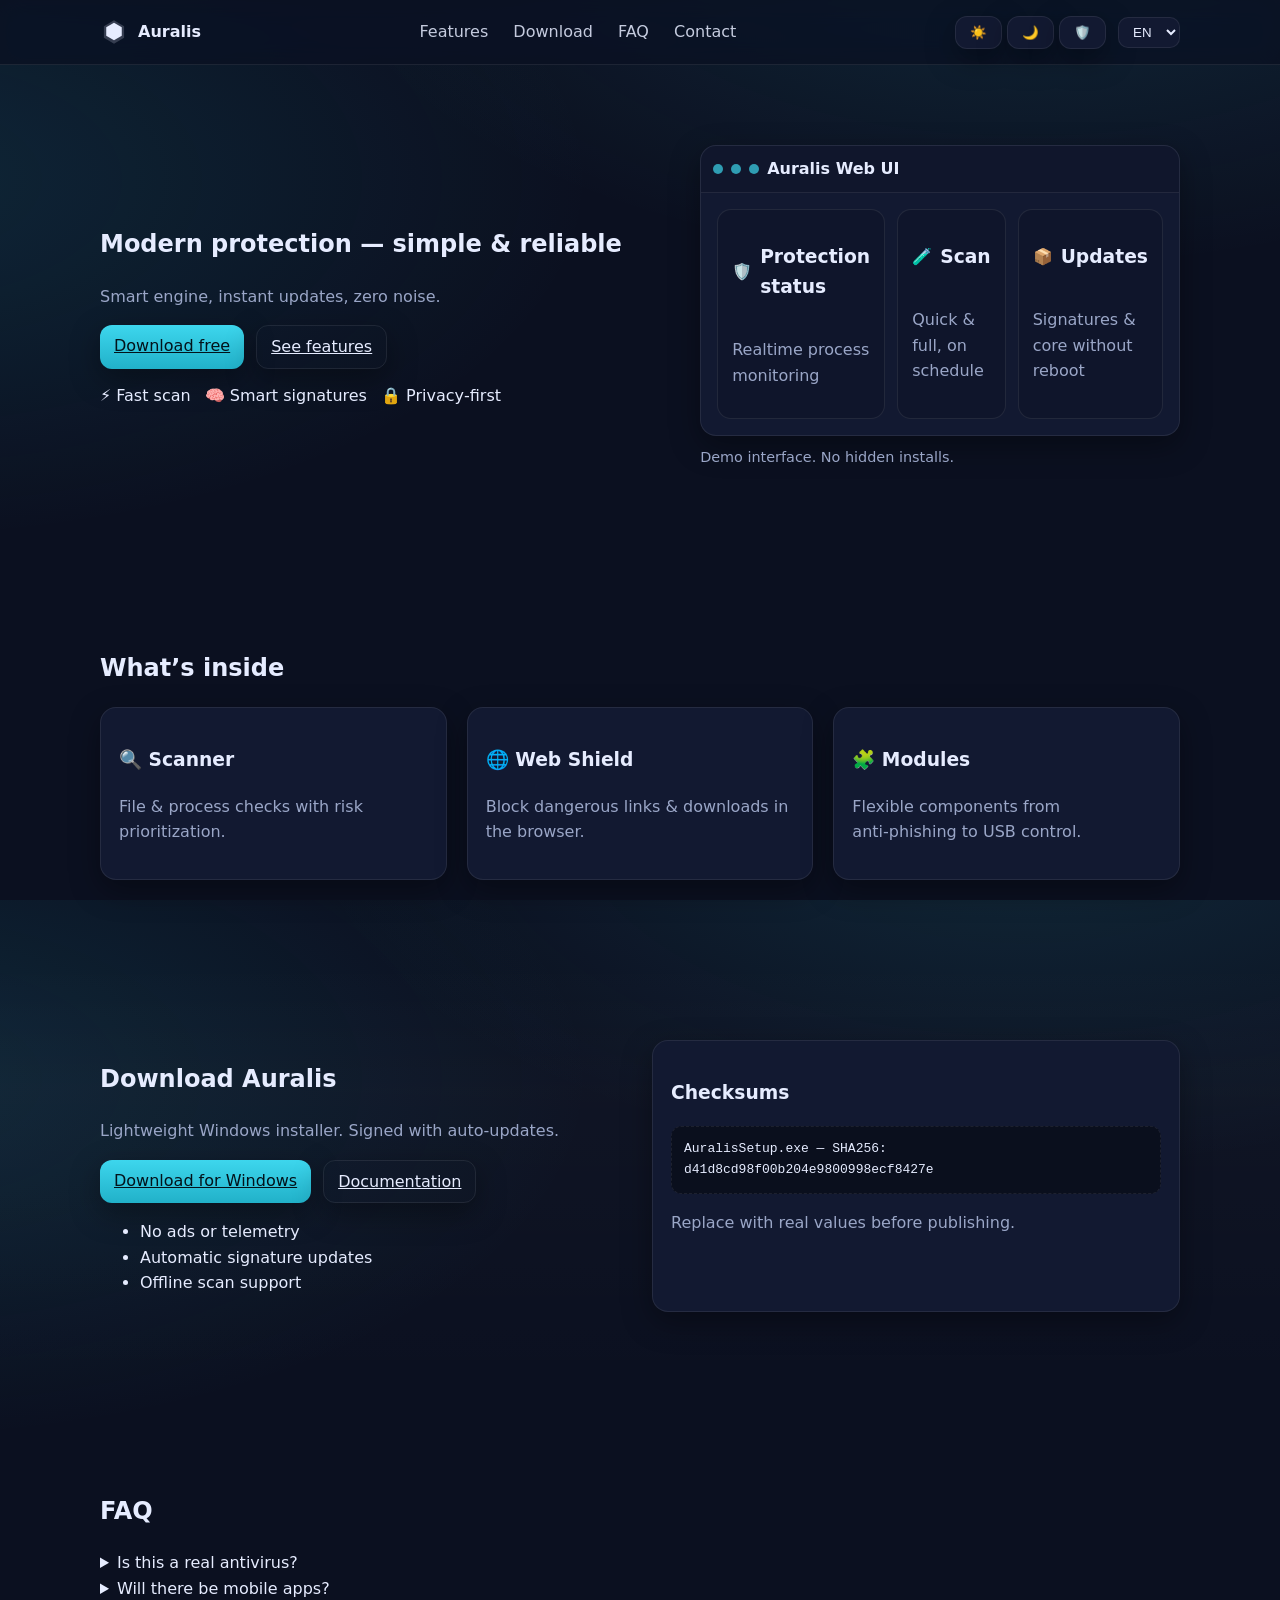
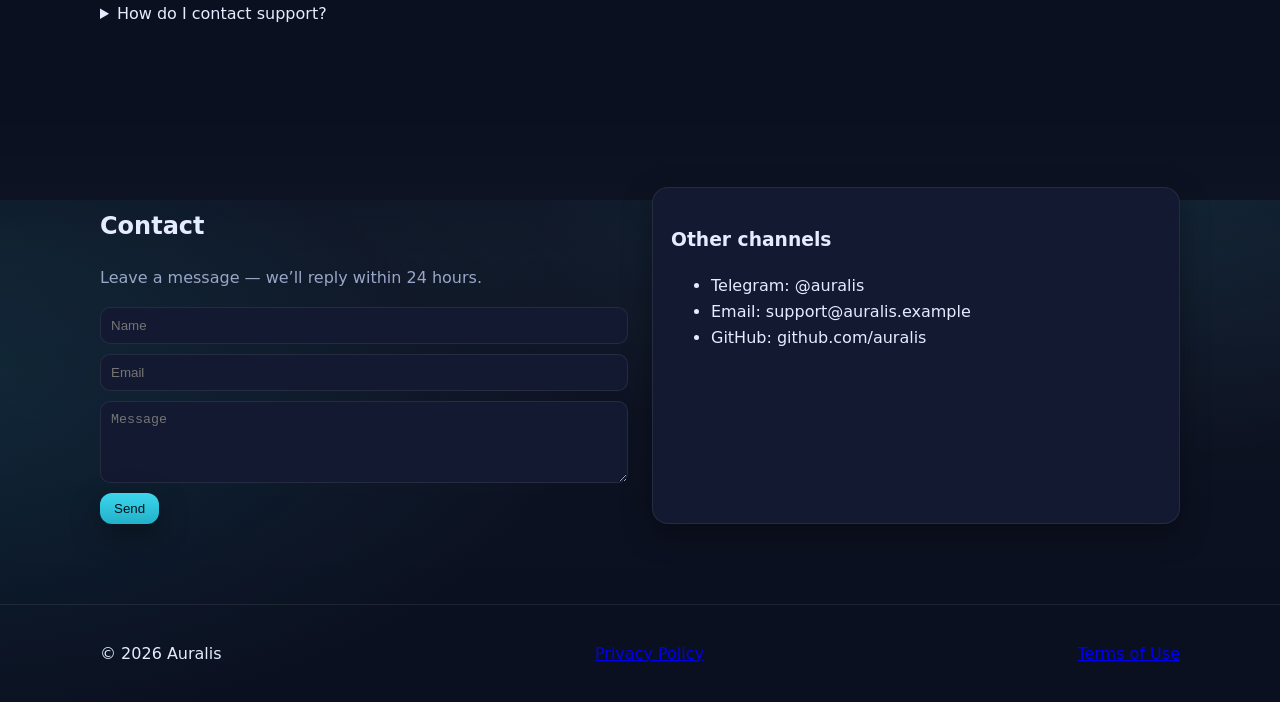
==== index.html @ d80bd569 "Add files via upload" ====
<!DOCTYPE html>
<html lang="ru">
<head>
  <meta charset="UTF-8" />
  <meta name="viewport" content="width=device-width, initial-scale=1" />
  <title data-i18n="meta.title">Auralis — защита просто</title>
  <meta name="description" content="Auralis: лёгкая и быстрая защита данных" data-i18n="meta.description" />
  <link rel="icon" href="favicon.svg">
  <link rel="stylesheet" href="style.css" />
</head>
<body class="theme-dark">
  <header class="site-header">
    <div class="container nav">
      <a class="brand" href="#top">
        <svg width="28" height="28" viewBox="0 0 24 24" aria-hidden="true"><path d="M12 2l8.66 5v10L12 22l-8.66-5V7z" fill="currentColor" opacity=".2"/><path d="M12 4l6.66 3.85v7.3L12 19l-6.66-3.85v-7.3z" fill="currentColor"/></svg>
        <span>Auralis</span>
      </a>
      <nav class="nav-links">
        <a href="#features" data-i18n="nav.features">Возможности</a>
        <a href="#download" data-i18n="nav.download">Скачать</a>
        <a href="#faq" data-i18n="nav.faq">FAQ</a>
        <a href="#contact" data-i18n="nav.contact">Контакты</a>
      </nav>
      <div class="controls">
        <div class="theme-switch">
          <button class="btn theme-btn" data-theme="theme-light" aria-label="Light theme">☀️</button>
          <button class="btn theme-btn" data-theme="theme-dark" aria-label="Dark theme">🌙</button>
          <button class="btn theme-btn" data-theme="theme-cyber" aria-label="Cyber theme">🛡️</button>
        </div>
        <select id="langSelect" class="select">
          <option value="ru">RU</option>
          <option value="en">EN</option>
          <option value="uk">UK</option>
        </select>
      </div>
    </div>
  </header>

  <main id="top">
    <section class="hero section">
      <div class="container grid-2">
        <div>
          <h1 data-i18n="hero.title">Современная защита данных — просто и надёжно</h1>
          <p class="muted" data-i18n="hero.subtitle">Интеллектуальный движок, мгновенные обновления и нулевой шум.</p>
          <div class="cta">
            <a href="#download" class="btn btn-primary" data-i18n="hero.ctaPrimary">Скачать бесплатно</a>
            <a href="#features" class="btn btn-ghost" data-i18n="hero.ctaSecondary">Посмотреть возможности</a>
          </div>
          <ul class="badges">
            <li>⚡ <span data-i18n="badges.fast">Быстрая проверка</span></li>
            <li>🧠 <span data-i18n="badges.smart">Умные сигнатуры</span></li>
            <li>🔒 <span data-i18n="badges.privacy">Конфиденциальность</span></li>
          </ul>
        </div>
        <div>
          <div class="mock">
            <div class="mock-top">
              <span class="dot"></span><span class="dot"></span><span class="dot"></span>
              <strong data-i18n="mock.title">Auralis Web UI</strong>
            </div>
            <div class="mock-body">
              <div class="cards">
                <div class="card">
                  <div class="card-head">
                    <span>🛡️</span>
                    <h3 data-i18n="mock.cards.status">Статус защиты</h3>
                  </div>
                  <p class="muted" data-i18n="mock.cards.statusDesc">В реальном времени мониторинг процессов</p>
                </div>
                <div class="card">
                  <div class="card-head">
                    <span>🧪</span>
                    <h3 data-i18n="mock.cards.scan">Проверка</h3>
                  </div>
                  <p class="muted" data-i18n="mock.cards.scanDesc">Быстрая и полная, по расписанию</p>
                </div>
                <div class="card">
                  <div class="card-head">
                    <span>📦</span>
                    <h3 data-i18n="mock.cards.update">Обновления</h3>
                  </div>
                  <p class="muted" data-i18n="mock.cards.updateDesc">Сигнатуры и ядро без перезагрузки</p>
                </div>
              </div>
            </div>
          </div>
          <small class="note" data-i18n="hero.note">Демонстрационный интерфейс. Никаких скрытых установок.</small>
        </div>
      </div>
    </section>

    <section id="features" class="section">
      <div class="container">
        <h2 data-i18n="features.title">Что внутри</h2>
        <div class="features grid-3">
          <div class="feature">
            <h3>🔍 <span data-i18n="features.items.0.title">Сканер</span></h3>
            <p class="muted" data-i18n="features.items.0.desc">Проверка файлов и процессов с приоритизацией рисков.</p>
          </div>
          <div class="feature">
            <h3>🌐 <span data-i18n="features.items.1.title">Веб‑щит</span></h3>
            <p class="muted" data-i18n="features.items.1.desc">Фильтрация опасных ссылок и загрузок в браузере.</p>
          </div>
          <div class="feature">
            <h3>🧩 <span data-i18n="features.items.2.title">Модули</span></h3>
            <p class="muted" data-i18n="features.items.2.desc">Гибкие компоненты: от анти‑фишинга до контроля USB.</p>
          </div>
        </div>
      </div>
    </section>

    <section id="download" class="section alt">
      <div class="container grid-2">
        <div>
          <h2 data-i18n="download.title">Скачать Auralis</h2>
          <p class="muted" data-i18n="download.desc">Лёгкий установщик для Windows. Подпись и авто‑обновления.</p>
          <div class="cta">
            <a class="btn btn-primary" href="#" data-i18n="download.ctaWin">Скачать для Windows</a>
            <a class="btn btn-ghost" href="#" data-i18n="download.ctaDocs">Документация</a>
          </div>
          <ul class="list">
            <li data-i18n="download.points.0">Без рекламы и телеметрии</li>
            <li data-i18n="download.points.1">Авто‑обновления сигнатур</li>
            <li data-i18n="download.points.2">Поддержка оффлайн‑сканирования</li>
          </ul>
        </div>
        <div class="panel">
          <h3 data-i18n="download.hashTitle">Контрольные суммы</h3>
          <pre class="code">AuralisSetup.exe — SHA256:
d41d8cd98f00b204e9800998ecf8427e</pre>
          <p class="muted" data-i18n="download.hashNote">Замените на реальные значения перед публикацией.</p>
        </div>
      </div>
    </section>

    <section id="faq" class="section">
      <div class="container">
        <h2>FAQ</h2>
        <details>
          <summary data-i18n="faq.q1">Это реальный антивирус?</summary>
          <p class="muted" data-i18n="faq.a1">Это демонстрационный сайт интерфейса. Продукт и брендинг — пример.</p>
        </details>
        <details>
          <summary data-i18n="faq.q2">Будут ли мобильные приложения?</summary>
          <p class="muted" data-i18n="faq.a2">Планы по iOS/Android в разработке. Следите за обновлениями.</p>
        </details>
        <details>
          <summary data-i18n="faq.q3">Как связаться с поддержкой?</summary>
          <p class="muted" data-i18n="faq.a3">Напишите нам на support@auralis.example или через форму ниже.</p>
        </details>
      </div>
    </section>

    <section id="contact" class="section alt">
      <div class="container grid-2">
        <div>
          <h2 data-i18n="contact.title">Связаться</h2>
          <p class="muted" data-i18n="contact.desc">Оставьте сообщение — ответим в течение 24 часов.</p>
          <form class="form" onsubmit="event.preventDefault(); alert('Спасибо!');">
            <input type="text" placeholder="Имя" data-i18n-placeholder="contact.form.name">
            <input type="email" placeholder="Email" data-i18n-placeholder="contact.form.email">
            <textarea rows="4" placeholder="Сообщение" data-i18n-placeholder="contact.form.message"></textarea>
            <button class="btn btn-primary" data-i18n="contact.form.send">Отправить</button>
          </form>
        </div>
        <div class="panel">
          <h3 data-i18n="contact.altTitle">Другие каналы</h3>
          <ul class="list">
            <li>Telegram: @auralis</li>
            <li>Email: support@auralis.example</li>
            <li>GitHub: github.com/auralis</li>
          </ul>
        </div>
      </div>
    </section>
  </main>

  <footer class="site-footer">
    <div class="container footer-inner">
      <p>© <span id="year"></span> Auralis</p>
      <a href="#" data-i18n="footer.privacy">Политика конфиденциальности</a>
      <a href="#" data-i18n="footer.terms">Условия использования</a>
    </div>
  </footer>

  <script src="renderer.js"></script>
</body>
</html>
---- style.css ----
/* Base tokens */
:root{
  --bg: #0b1020;
  --panel: #121931;
  --text: #e6ecff;
  --muted: #9aa6c7;
  --brand: #3dd6ed;
  --brand-2:#21b1c9;
  --outline: rgba(255,255,255,.08);
  --shadow: 0 10px 30px rgba(0,0,0,.35);
}

/* Light theme */
.theme-light{
  --bg:#f6f7fb;
  --panel:#ffffff;
  --text:#111827;
  --muted:#5b657d;
  --brand:#2563eb;
  --brand-2:#1e40af;
  --outline: rgba(0,0,0,.08);
}

/* Cyber theme */
.theme-cyber{
  --bg:#05080f;
  --panel:#0c1428;
  --text:#dff9ff;
  --muted:#7aa7c7;
  --brand:#00ffd5;
  --brand-2:#00c7a9;
  --outline: rgba(0,255,213,.12);
}

*{box-sizing:border-box}
html,body{height:100%}
body{
  margin:0;
  font-family: ui-sans-serif, system-ui, -apple-system, "Segoe UI", Roboto, "Noto Sans", "Helvetica Neue", Arial, "Apple Color Emoji", "Segoe UI Emoji";
  background: radial-gradient(1200px 600px at 80% -10%, rgba(61,214,237,.12), transparent 60%),
              radial-gradient(1200px 600px at -10% 20%, rgba(33,177,201,.14), transparent 60%),
              var(--bg);
  color:var(--text);
  line-height:1.6;
}

.container{max-width:1120px;margin:0 auto;padding:0 20px}
.section{padding:80px 0}
.section.alt{background:linear-gradient(180deg, transparent, rgba(255,255,255,.02) 30%, transparent)}
.muted{color:var(--muted)}

.site-header{
  position:sticky;top:0;z-index:50;
  backdrop-filter:saturate(150%) blur(12px);
  background: color-mix(in oklab, var(--bg) 75%, transparent);
  border-bottom:1px solid var(--outline);
}
.nav{display:flex;align-items:center;justify-content:space-between;height:64px}
.brand{display:flex;gap:10px;align-items:center;font-weight:700;color:var(--text);text-decoration:none}
.nav-links a{color:var(--text);text-decoration:none;margin:0 10px;opacity:.85}
.nav-links a:hover{opacity:1}
.controls{display:flex;gap:12px;align-items:center}
.select{background:var(--panel);color:var(--text);border:1px solid var(--outline);padding:6px 10px;border-radius:10px}

.btn{border:1px solid var(--outline);background:var(--panel);color:var(--text);padding:8px 14px;border-radius:12px;cursor:pointer;box-shadow:var(--shadow);}
.btn:hover{transform:translateY(-1px)}
.btn-primary{background:linear-gradient(180deg, var(--brand), var(--brand-2));color:#03121a;border:none}
.btn-ghost{background:transparent}

.hero .grid-2{display:grid;grid-template-columns:1.1fr .9fr;gap:28px;align-items:center}
.cta{display:flex;gap:12px;margin-top:16px}
.badges{list-style:none;padding:0;margin:14px 0 0;display:flex;gap:14px;flex-wrap:wrap}
.note{display:block;margin-top:10px;color:var(--muted);font-size:.9rem}

.mock{border:1px solid var(--outline);border-radius:16px;overflow:hidden;background:var(--panel);box-shadow:var(--shadow)}
.mock-top{display:flex;gap:8px;align-items:center;padding:10px 12px;border-bottom:1px solid var(--outline);background:rgba(0,0,0,.1)}
.dot{width:10px;height:10px;border-radius:50%;background:var(--brand);display:inline-block;opacity:.7}
.mock-body{padding:16px}
.cards{display:grid;grid-template-columns:repeat(3,1fr);gap:12px}
.card{background:rgba(0,0,0,.12);border:1px solid var(--outline);border-radius:14px;padding:14px}
.card-head{display:flex;align-items:center;gap:8px;margin-bottom:6px}

.features.grid-3{display:grid;grid-template-columns:repeat(3,1fr);gap:20px}
.feature{background:var(--panel);border:1px solid var(--outline);border-radius:16px;padding:18px;box-shadow:var(--shadow)}

.grid-2{display:grid;grid-template-columns:1fr 1fr;gap:24px}
.panel{background:var(--panel);border:1px solid var(--outline);border-radius:16px;padding:18px;box-shadow:var(--shadow)}
.code{background:rgba(0,0,0,.4);border-radius:10px;padding:12px;overflow:auto;border:1px dashed var(--outline)}

.form{display:grid;gap:10px}
.form input,.form textarea{background:var(--panel);border:1px solid var(--outline);color:var(--text);padding:10px;border-radius:10px}
.form button{justify-self:start}

.site-footer{border-top:1px solid var(--outline);padding:20px 0}
.footer-inner{display:flex;gap:16px;align-items:center;justify-content:space-between;flex-wrap:wrap}

@media (max-width:900px){
  .hero .grid-2, .grid-2{grid-template-columns:1fr}
  .cards{grid-template-columns:1fr}
  .features.grid-3{grid-template-columns:1fr}
  .nav-links{display:none}
}
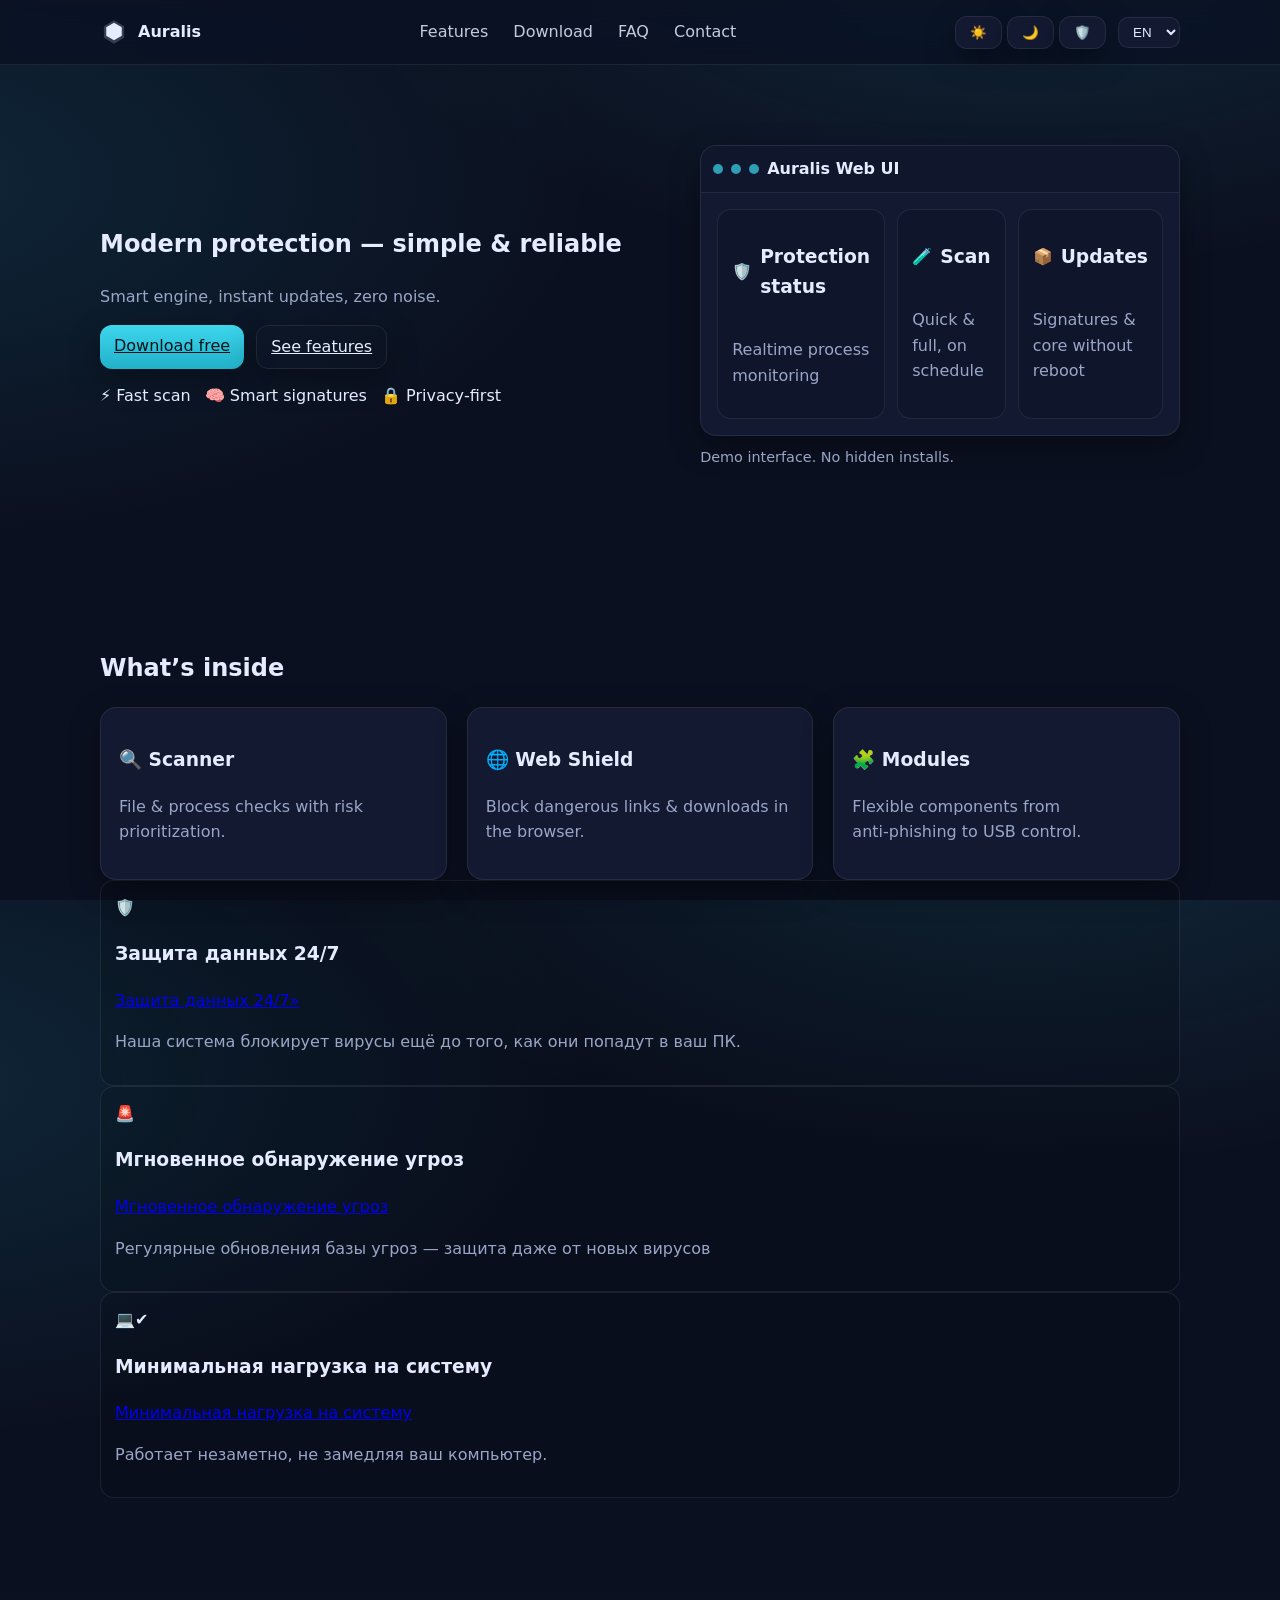
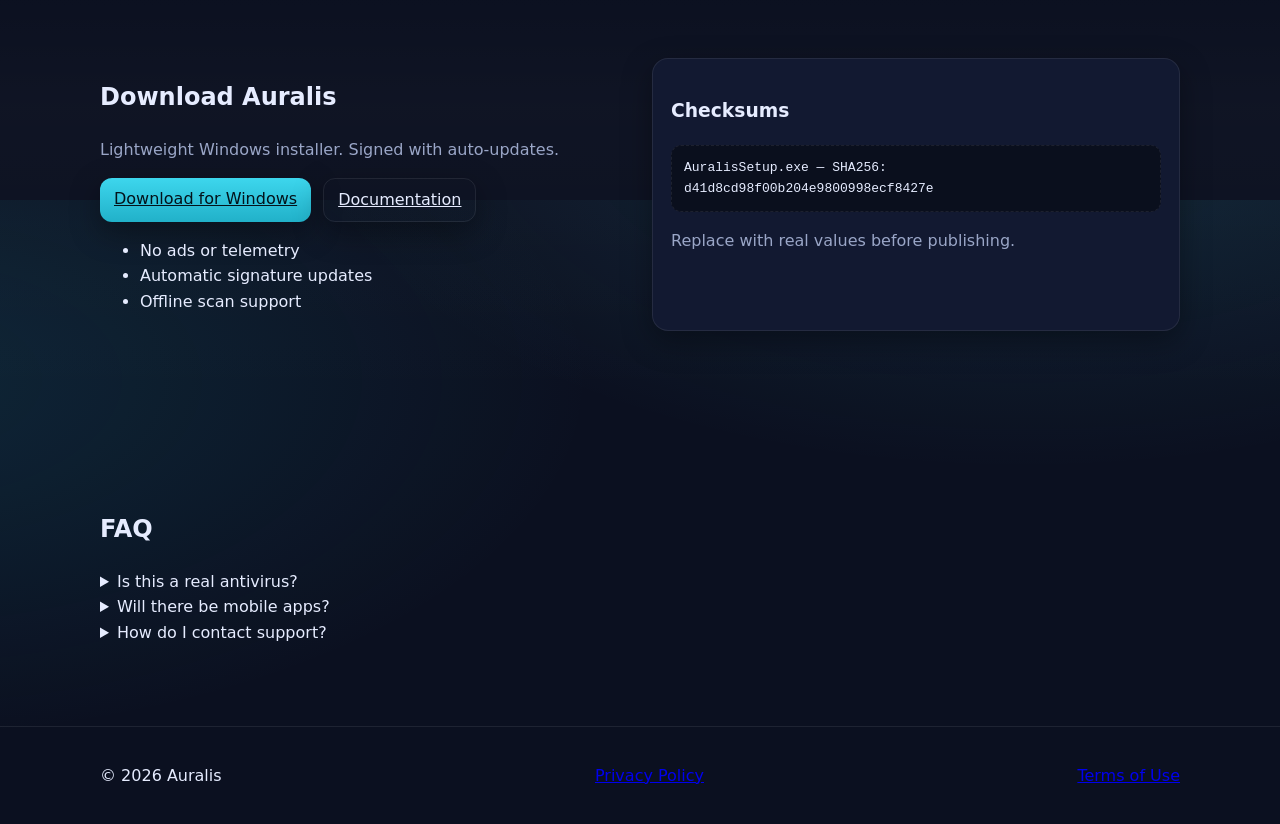
==== commit 2b1bc44b: "index.html" ====
--- a/index.html
+++ b/index.html
@@ -98,13 +98,43 @@
             <p class="muted" data-i18n="features.items.0.desc">Проверка файлов и процессов с приоритизацией рисков.</p>
           </div>
           <div class="feature">
-            <h3>🌐 <span data-i18n="features.items.1.title">Веб‑щит</span></h3>
+            <h3>🌐 <span data-i18n="features.items.1.title">Веб-щит</span></h3>
             <p class="muted" data-i18n="features.items.1.desc">Фильтрация опасных ссылок и загрузок в браузере.</p>
           </div>
           <div class="feature">
             <h3>🧩 <span data-i18n="features.items.2.title">Модули</span></h3>
-            <p class="muted" data-i18n="features.items.2.desc">Гибкие компоненты: от анти‑фишинга до контроля USB.</p>
+            <p class="muted" data-i18n="features.items.2.desc">Гибкие компоненты: от анти-фишинга до контроля USB.</p>
           </div>
+        </div>
+
+        <!-- 🔰 Добавленные карточки из Google Sites -->
+        <div class="grid-3 features-auralis">
+          <article class="card feature-card">
+            <div class="feature-img" aria-hidden="true">🛡️</div>
+            <h3 data-i18n="features.cards.0.title">Защита данных 24/7</h3>
+            <a class="feature-link" href="#" data-i18n="features.cards.0.link">Защита данных 24/7»</a>
+            <p class="muted" data-i18n="features.cards.0.desc">
+              Наша система блокирует вирусы ещё до того, как они попадут в ваш ПК.
+            </p>
+          </article>
+
+          <article class="card feature-card">
+            <div class="feature-img" aria-hidden="true">🚨</div>
+            <h3 data-i18n="features.cards.1.title">Мгновенное обнаружение угроз</h3>
+            <a class="feature-link" href="#" data-i18n="features.cards.1.link">Мгновенное обнаружение угроз</a>
+            <p class="muted" data-i18n="features.cards.1.desc">
+              Регулярные обновления базы угроз — защита даже от новых вирусов
+            </p>
+          </article>
+
+          <article class="card feature-card">
+            <div class="feature-img" aria-hidden="true">💻✔️</div>
+            <h3 data-i18n="features.cards.2.title">Минимальная нагрузка на систему</h3>
+            <a class="feature-link" href="#" data-i18n="features.cards.2.link">Минимальная нагрузка на систему</a>
+            <p class="muted" data-i18n="features.cards.2.desc">
+              Работает незаметно, не замедляя ваш компьютер.
+            </p>
+          </article>
         </div>
       </div>
     </section>
@@ -113,15 +143,15 @@
       <div class="container grid-2">
         <div>
           <h2 data-i18n="download.title">Скачать Auralis</h2>
-          <p class="muted" data-i18n="download.desc">Лёгкий установщик для Windows. Подпись и авто‑обновления.</p>
+          <p class="muted" data-i18n="download.desc">Лёгкий установщик для Windows. Подпись и авто-обновления.</p>
           <div class="cta">
             <a class="btn btn-primary" href="#" data-i18n="download.ctaWin">Скачать для Windows</a>
             <a class="btn btn-ghost" href="#" data-i18n="download.ctaDocs">Документация</a>
           </div>
           <ul class="list">
             <li data-i18n="download.points.0">Без рекламы и телеметрии</li>
-            <li data-i18n="download.points.1">Авто‑обновления сигнатур</li>
-            <li data-i18n="download.points.2">Поддержка оффлайн‑сканирования</li>
+            <li data-i18n="download.points.1">Авто-обновления сигнатур</li>
+            <li data-i18n="download.points.2">Поддержка оффлайн-сканирования</li>
           </ul>
         </div>
         <div class="panel">
@@ -146,31 +176,8 @@
         </details>
         <details>
           <summary data-i18n="faq.q3">Как связаться с поддержкой?</summary>
-          <p class="muted" data-i18n="faq.a3">Напишите нам на support@auralis.example или через форму ниже.</p>
+          <p class="muted" data-i18n="faq.a3">Напишите нам на <b>auralissecureantivirus@gmail.com</b></p>
         </details>
-      </div>
-    </section>
-
-    <section id="contact" class="section alt">
-      <div class="container grid-2">
-        <div>
-          <h2 data-i18n="contact.title">Связаться</h2>
-          <p class="muted" data-i18n="contact.desc">Оставьте сообщение — ответим в течение 24 часов.</p>
-          <form class="form" onsubmit="event.preventDefault(); alert('Спасибо!');">
-            <input type="text" placeholder="Имя" data-i18n-placeholder="contact.form.name">
-            <input type="email" placeholder="Email" data-i18n-placeholder="contact.form.email">
-            <textarea rows="4" placeholder="Сообщение" data-i18n-placeholder="contact.form.message"></textarea>
-            <button class="btn btn-primary" data-i18n="contact.form.send">Отправить</button>
-          </form>
-        </div>
-        <div class="panel">
-          <h3 data-i18n="contact.altTitle">Другие каналы</h3>
-          <ul class="list">
-            <li>Telegram: @auralis</li>
-            <li>Email: support@auralis.example</li>
-            <li>GitHub: github.com/auralis</li>
-          </ul>
-        </div>
       </div>
     </section>
   </main>
--- a/style.css
+++ b/style.css
@@ -99,4 +99,30 @@
   .cards{grid-template-columns:1fr}
   .features.grid-3{grid-template-columns:1fr}
   .nav-links{display:none}
+/* 3 feature cards (like screenshot) */
+.features-auralis .feature-card {
+  display: grid;
+  gap: 10px;
+  align-content: start;
 }
+.feature-img{
+  height: 180px;
+  border-radius: 14px;
+  background: linear-gradient(180deg, var(--panel-2), transparent);
+  border: 1px solid var(--outline);
+  display: grid;
+  place-items: center;
+  font-size: 64px;
+  opacity: .9;
+}
+.feature-link{
+  color: color-mix(in oklab, var(--brand) 80%, var(--text));
+  text-decoration: none;
+  font-weight: 600;
+}
+.feature-link:hover{ text-decoration: underline; }
+.features-auralis h3{
+  font-size: 1.6rem;
+  margin: 0;
+}
+
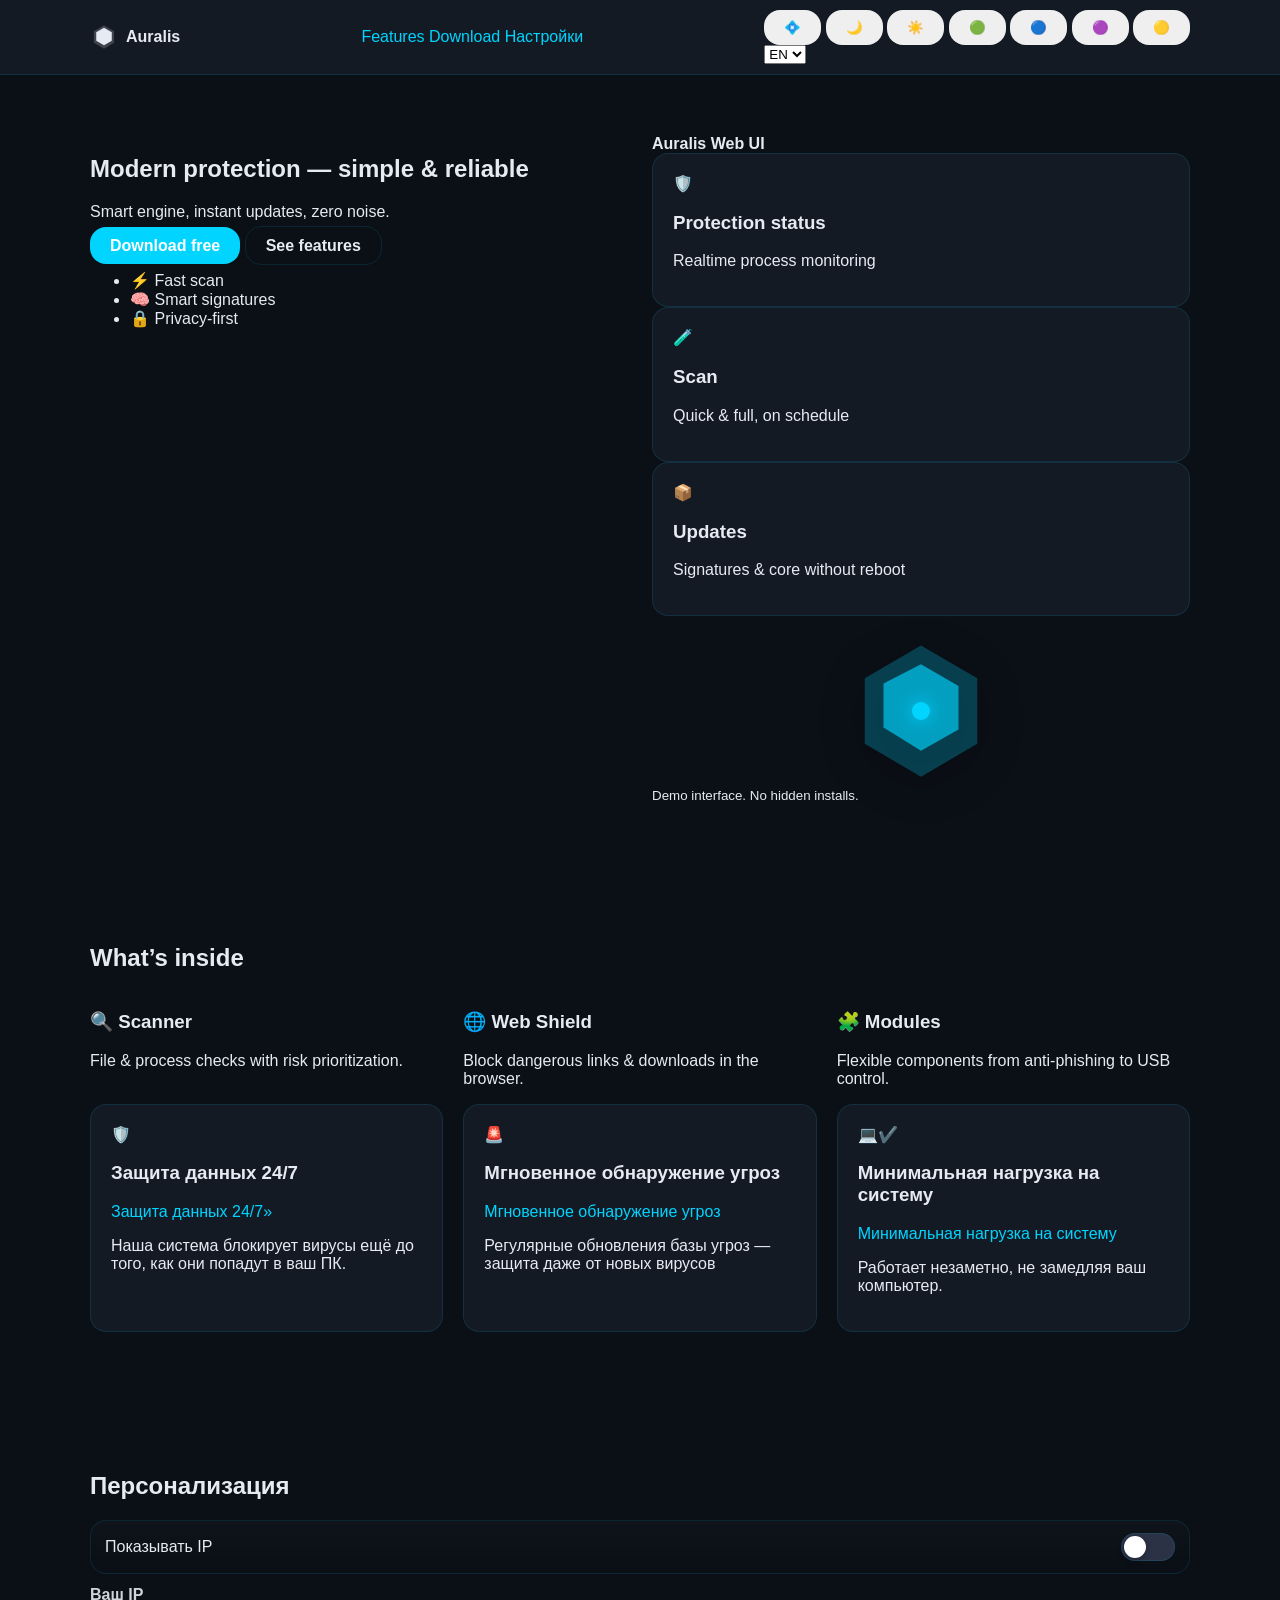
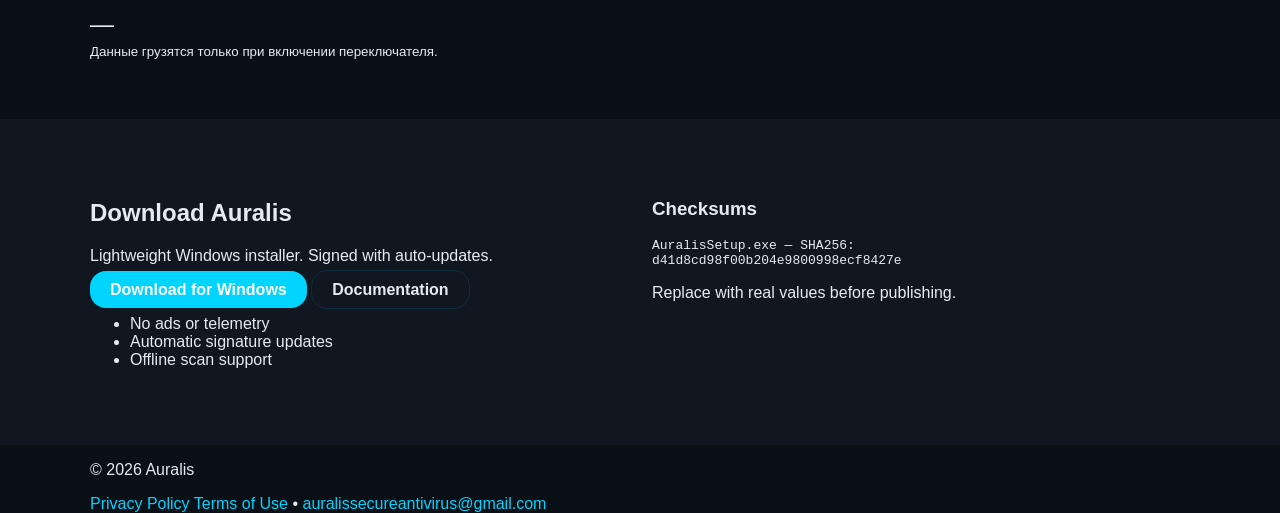
==== commit bd5b0393: "index.html" ====
--- a/index.html
+++ b/index.html
@@ -18,14 +18,18 @@
       <nav class="nav-links">
         <a href="#features" data-i18n="nav.features">Возможности</a>
         <a href="#download" data-i18n="nav.download">Скачать</a>
-        <a href="#faq" data-i18n="nav.faq">FAQ</a>
-        <a href="#contact" data-i18n="nav.contact">Контакты</a>
+        <a href="#settings" data-i18n="nav.settings">Настройки</a>
       </nav>
       <div class="controls">
+        <!-- Расширенные темы -->
         <div class="theme-switch">
-          <button class="btn theme-btn" data-theme="theme-light" aria-label="Light theme">☀️</button>
-          <button class="btn theme-btn" data-theme="theme-dark" aria-label="Dark theme">🌙</button>
-          <button class="btn theme-btn" data-theme="theme-cyber" aria-label="Cyber theme">🛡️</button>
+          <button class="btn theme-btn" data-theme="theme-system" aria-label="System">💠</button>
+          <button class="btn theme-btn" data-theme="theme-dark" aria-label="Dark">🌙</button>
+          <button class="btn theme-btn" data-theme="theme-light" aria-label="Light">☀️</button>
+          <button class="btn theme-btn" data-theme="theme-green" aria-label="Green">🟢</button>
+          <button class="btn theme-btn" data-theme="theme-blue" aria-label="Blue">🔵</button>
+          <button class="btn theme-btn" data-theme="theme-violet" aria-label="Violet">🟣</button>
+          <button class="btn theme-btn" data-theme="theme-yellow" aria-label="Yellow">🟡</button>
         </div>
         <select id="langSelect" class="select">
           <option value="ru">RU</option>
@@ -37,13 +41,14 @@
   </header>
 
   <main id="top">
+    <!-- HERO -->
     <section class="hero section">
       <div class="container grid-2">
         <div>
           <h1 data-i18n="hero.title">Современная защита данных — просто и надёжно</h1>
           <p class="muted" data-i18n="hero.subtitle">Интеллектуальный движок, мгновенные обновления и нулевой шум.</p>
           <div class="cta">
-            <a href="#download" class="btn btn-primary" data-i18n="hero.ctaPrimary">Скачать бесплатно</a>
+            <a href="#download" class="btn btn-primary glow" data-i18n="hero.ctaPrimary">Скачать бесплатно</a>
             <a href="#features" class="btn btn-ghost" data-i18n="hero.ctaSecondary">Посмотреть возможности</a>
           </div>
           <ul class="badges">
@@ -52,7 +57,9 @@
             <li>🔒 <span data-i18n="badges.privacy">Конфиденциальность</span></li>
           </ul>
         </div>
+
         <div>
+          <!-- мини-мок интерфейса -->
           <div class="mock">
             <div class="mock-top">
               <span class="dot"></span><span class="dot"></span><span class="dot"></span>
@@ -84,14 +91,29 @@
               </div>
             </div>
           </div>
+
+          <!-- пульсирующий щит -->
+          <div class="pulse-wrap">
+            <div class="pulse-shield">
+              <svg viewBox="0 0 64 64" aria-hidden="true">
+                <path d="M32 4l24 14v28L32 60 8 46V18z" class="shield-outer"/>
+                <path d="M32 12l16 9.3v18.6L32 49 16 39V20.3z" class="shield-inner"/>
+                <path d="M26  thirtyl4 4 8-8" class="shield-check"/>
+              </svg>
+              <span class="pulse-dot"></span>
+            </div>
+          </div>
+
           <small class="note" data-i18n="hero.note">Демонстрационный интерфейс. Никаких скрытых установок.</small>
         </div>
       </div>
     </section>
 
+    <!-- FEATURES -->
     <section id="features" class="section">
       <div class="container">
         <h2 data-i18n="features.title">Что внутри</h2>
+
         <div class="features grid-3">
           <div class="feature">
             <h3>🔍 <span data-i18n="features.items.0.title">Сканер</span></h3>
@@ -107,45 +129,63 @@
           </div>
         </div>
 
-        <!-- 🔰 Добавленные карточки из Google Sites -->
+        <!-- 3 карточки как на твоём скрине -->
         <div class="grid-3 features-auralis">
           <article class="card feature-card">
             <div class="feature-img" aria-hidden="true">🛡️</div>
             <h3 data-i18n="features.cards.0.title">Защита данных 24/7</h3>
             <a class="feature-link" href="#" data-i18n="features.cards.0.link">Защита данных 24/7»</a>
-            <p class="muted" data-i18n="features.cards.0.desc">
-              Наша система блокирует вирусы ещё до того, как они попадут в ваш ПК.
-            </p>
+            <p class="muted" data-i18n="features.cards.0.desc">Наша система блокирует вирусы ещё до того, как они попадут в ваш ПК.</p>
           </article>
 
           <article class="card feature-card">
             <div class="feature-img" aria-hidden="true">🚨</div>
             <h3 data-i18n="features.cards.1.title">Мгновенное обнаружение угроз</h3>
             <a class="feature-link" href="#" data-i18n="features.cards.1.link">Мгновенное обнаружение угроз</a>
-            <p class="muted" data-i18n="features.cards.1.desc">
-              Регулярные обновления базы угроз — защита даже от новых вирусов
-            </p>
+            <p class="muted" data-i18n="features.cards.1.desc">Регулярные обновления базы угроз — защита даже от новых вирусов</p>
           </article>
 
           <article class="card feature-card">
             <div class="feature-img" aria-hidden="true">💻✔️</div>
             <h3 data-i18n="features.cards.2.title">Минимальная нагрузка на систему</h3>
             <a class="feature-link" href="#" data-i18n="features.cards.2.link">Минимальная нагрузка на систему</a>
-            <p class="muted" data-i18n="features.cards.2.desc">
-              Работает незаметно, не замедляя ваш компьютер.
-            </p>
+            <p class="muted" data-i18n="features.cards.2.desc">Работает незаметно, не замедляя ваш компьютер.</p>
           </article>
         </div>
       </div>
     </section>
 
+    <!-- SETTINGS (показывать IP) -->
+    <section id="settings" class="section">
+      <div class="container">
+        <h2 data-i18n="settings.title">Персонализация</h2>
+
+        <div class="pref panel ip-toggle">
+          <span data-i18n="settings.showIp">Показывать IP</span>
+          <label class="switch">
+            <input id="showIpToggle" type="checkbox">
+            <span></span>
+          </label>
+        </div>
+
+        <div class="panel ip-panel" id="ipPanel" hidden>
+          <div class="ip-title" data-i18n="settings.ipTitle">Ваш IP</div>
+          <div class="ip-value" id="ipValue">—</div>
+          <small class="muted" data-i18n="settings.ipNote">Данные грузятся только при включении переключателя.</small>
+        </div>
+      </div>
+    </section>
+
+    <!-- DOWNLOAD -->
     <section id="download" class="section alt">
       <div class="container grid-2">
         <div>
-          <h2 data-i18n="download.title">Скачать Auralis</h2>
+          <h2 data-i18n="download.title">Скачать Auralis
+            <span class="tag" id="releaseTag">release 1.3.0</span>
+          </h2>
           <p class="muted" data-i18n="download.desc">Лёгкий установщик для Windows. Подпись и авто-обновления.</p>
           <div class="cta">
-            <a class="btn btn-primary" href="#" data-i18n="download.ctaWin">Скачать для Windows</a>
+            <a class="btn btn-primary glow" href="https://mega.nz/folder/bEsXXKAa#HMylvXhNvKVMD-bn9eGv-Q" target="_blank" rel="noopener" data-i18n="download.ctaWin">Скачать для Windows</a>
             <a class="btn btn-ghost" href="#" data-i18n="download.ctaDocs">Документация</a>
           </div>
           <ul class="list">
@@ -162,24 +202,6 @@
         </div>
       </div>
     </section>
-
-    <section id="faq" class="section">
-      <div class="container">
-        <h2>FAQ</h2>
-        <details>
-          <summary data-i18n="faq.q1">Это реальный антивирус?</summary>
-          <p class="muted" data-i18n="faq.a1">Это демонстрационный сайт интерфейса. Продукт и брендинг — пример.</p>
-        </details>
-        <details>
-          <summary data-i18n="faq.q2">Будут ли мобильные приложения?</summary>
-          <p class="muted" data-i18n="faq.a2">Планы по iOS/Android в разработке. Следите за обновлениями.</p>
-        </details>
-        <details>
-          <summary data-i18n="faq.q3">Как связаться с поддержкой?</summary>
-          <p class="muted" data-i18n="faq.a3">Напишите нам на <b>auralissecureantivirus@gmail.com</b></p>
-        </details>
-      </div>
-    </section>
   </main>
 
   <footer class="site-footer">
@@ -187,6 +209,8 @@
       <p>© <span id="year"></span> Auralis</p>
       <a href="#" data-i18n="footer.privacy">Политика конфиденциальности</a>
       <a href="#" data-i18n="footer.terms">Условия использования</a>
+      <span>•</span>
+      <a href="mailto:auralissecureantivirus@gmail.com">auralissecureantivirus@gmail.com</a>
     </div>
   </footer>
 
--- a/style.css
+++ b/style.css
@@ -1,128 +1,310 @@
-/* Base tokens */
-:root{
-  --bg: #0b1020;
-  --panel: #121931;
-  --text: #e6ecff;
-  --muted: #9aa6c7;
-  --brand: #3dd6ed;
-  --brand-2:#21b1c9;
-  --outline: rgba(255,255,255,.08);
-  --shadow: 0 10px 30px rgba(0,0,0,.35);
-}
-
-/* Light theme */
-.theme-light{
-  --bg:#f6f7fb;
-  --panel:#ffffff;
-  --text:#111827;
-  --muted:#5b657d;
-  --brand:#2563eb;
-  --brand-2:#1e40af;
-  --outline: rgba(0,0,0,.08);
-}
-
-/* Cyber theme */
-.theme-cyber{
-  --bg:#05080f;
-  --panel:#0c1428;
-  --text:#dff9ff;
-  --muted:#7aa7c7;
-  --brand:#00ffd5;
-  --brand-2:#00c7a9;
-  --outline: rgba(0,255,213,.12);
-}
-
-*{box-sizing:border-box}
-html,body{height:100%}
-body{
-  margin:0;
-  font-family: ui-sans-serif, system-ui, -apple-system, "Segoe UI", Roboto, "Noto Sans", "Helvetica Neue", Arial, "Apple Color Emoji", "Segoe UI Emoji";
-  background: radial-gradient(1200px 600px at 80% -10%, rgba(61,214,237,.12), transparent 60%),
-              radial-gradient(1200px 600px at -10% 20%, rgba(33,177,201,.14), transparent 60%),
-              var(--bg);
-  color:var(--text);
-  line-height:1.6;
-}
-
-.container{max-width:1120px;margin:0 auto;padding:0 20px}
-.section{padding:80px 0}
-.section.alt{background:linear-gradient(180deg, transparent, rgba(255,255,255,.02) 30%, transparent)}
-.muted{color:var(--muted)}
-
-.site-header{
-  position:sticky;top:0;z-index:50;
-  backdrop-filter:saturate(150%) blur(12px);
-  background: color-mix(in oklab, var(--bg) 75%, transparent);
-  border-bottom:1px solid var(--outline);
-}
-.nav{display:flex;align-items:center;justify-content:space-between;height:64px}
-.brand{display:flex;gap:10px;align-items:center;font-weight:700;color:var(--text);text-decoration:none}
-.nav-links a{color:var(--text);text-decoration:none;margin:0 10px;opacity:.85}
-.nav-links a:hover{opacity:1}
-.controls{display:flex;gap:12px;align-items:center}
-.select{background:var(--panel);color:var(--text);border:1px solid var(--outline);padding:6px 10px;border-radius:10px}
-
-.btn{border:1px solid var(--outline);background:var(--panel);color:var(--text);padding:8px 14px;border-radius:12px;cursor:pointer;box-shadow:var(--shadow);}
-.btn:hover{transform:translateY(-1px)}
-.btn-primary{background:linear-gradient(180deg, var(--brand), var(--brand-2));color:#03121a;border:none}
-.btn-ghost{background:transparent}
-
-.hero .grid-2{display:grid;grid-template-columns:1.1fr .9fr;gap:28px;align-items:center}
-.cta{display:flex;gap:12px;margin-top:16px}
-.badges{list-style:none;padding:0;margin:14px 0 0;display:flex;gap:14px;flex-wrap:wrap}
-.note{display:block;margin-top:10px;color:var(--muted);font-size:.9rem}
-
-.mock{border:1px solid var(--outline);border-radius:16px;overflow:hidden;background:var(--panel);box-shadow:var(--shadow)}
-.mock-top{display:flex;gap:8px;align-items:center;padding:10px 12px;border-bottom:1px solid var(--outline);background:rgba(0,0,0,.1)}
-.dot{width:10px;height:10px;border-radius:50%;background:var(--brand);display:inline-block;opacity:.7}
-.mock-body{padding:16px}
-.cards{display:grid;grid-template-columns:repeat(3,1fr);gap:12px}
-.card{background:rgba(0,0,0,.12);border:1px solid var(--outline);border-radius:14px;padding:14px}
-.card-head{display:flex;align-items:center;gap:8px;margin-bottom:6px}
-
-.features.grid-3{display:grid;grid-template-columns:repeat(3,1fr);gap:20px}
-.feature{background:var(--panel);border:1px solid var(--outline);border-radius:16px;padding:18px;box-shadow:var(--shadow)}
-
-.grid-2{display:grid;grid-template-columns:1fr 1fr;gap:24px}
-.panel{background:var(--panel);border:1px solid var(--outline);border-radius:16px;padding:18px;box-shadow:var(--shadow)}
-.code{background:rgba(0,0,0,.4);border-radius:10px;padding:12px;overflow:auto;border:1px dashed var(--outline)}
-
-.form{display:grid;gap:10px}
-.form input,.form textarea{background:var(--panel);border:1px solid var(--outline);color:var(--text);padding:10px;border-radius:10px}
-.form button{justify-self:start}
-
-.site-footer{border-top:1px solid var(--outline);padding:20px 0}
-.footer-inner{display:flex;gap:16px;align-items:center;justify-content:space-between;flex-wrap:wrap}
-
-@media (max-width:900px){
-  .hero .grid-2, .grid-2{grid-template-columns:1fr}
-  .cards{grid-template-columns:1fr}
-  .features.grid-3{grid-template-columns:1fr}
-  .nav-links{display:none}
-/* 3 feature cards (like screenshot) */
-.features-auralis .feature-card {
+/* ====== Основные переменные ====== */
+:root {
+  --bg: #0b0f16;
+  --panel: #141a24;
+  --text: #e6ebf3;
+  --muted: #8c98a7;
+  --brand: #00d4ff;
+  --brand-2: #0078ff;
+  --outline: rgba(0, 204, 255, 0.12);
+  --radius: 16px;
+  --transition: 0.25s;
+  font-family: "Inter", "Segoe UI", sans-serif;
+}
+
+body {
+  margin: 0;
+  background: var(--bg);
+  color: var(--text);
+  transition: background var(--transition), color var(--transition);
+}
+
+a {
+  color: var(--brand);
+  text-decoration: none;
+  transition: color var(--transition);
+}
+
+a:hover {
+  color: var(--brand-2);
+}
+
+/* ====== Шапка ====== */
+.site-header {
+  background: var(--panel);
+  border-bottom: 1px solid var(--outline);
+  padding: 10px 0;
+  position: sticky;
+  top: 0;
+  z-index: 10;
+}
+
+.container {
+  max-width: 1100px;
+  margin: 0 auto;
+  padding: 0 16px;
+}
+
+.nav {
+  display: flex;
+  align-items: center;
+  justify-content: space-between;
+}
+
+.brand {
+  display: flex;
+  align-items: center;
+  gap: 8px;
+  font-weight: 700;
+  color: var(--text);
+}
+
+/* ====== Кнопки ====== */
+.btn {
+  border: none;
+  border-radius: var(--radius);
+  padding: 10px 20px;
+  font-weight: 600;
+  cursor: pointer;
+  transition: all var(--transition);
+}
+
+.btn-primary {
+  background: var(--brand);
+  color: #fff;
+}
+
+.btn-primary:hover {
+  background: var(--brand-2);
+}
+
+.btn-ghost {
+  background: transparent;
+  border: 1px solid var(--outline);
+  color: var(--text);
+}
+
+.btn-ghost:hover {
+  background: var(--panel);
+}
+
+/* ====== Glow-анимация для кнопок ====== */
+.btn.glow {
+  box-shadow: 0 0 0 0 var(--brand);
+  animation: btnPulse 2.4s ease-in-out infinite;
+}
+
+@keyframes btnPulse {
+  0% { box-shadow: 0 0 0 0 color-mix(in oklab, var(--brand) 55%, transparent); }
+  70% { box-shadow: 0 0 24px 10px color-mix(in oklab, var(--brand) 40%, transparent); }
+  100% { box-shadow: 0 0 0 0 transparent; }
+}
+
+/* ====== Основные секции ====== */
+.section {
+  padding: 60px 0;
+}
+
+.section.alt {
+  background: color-mix(in oklab, var(--panel) 70%, var(--bg) 30%);
+}
+
+/* ====== Сетка ====== */
+.grid-2 {
   display: grid;
-  gap: 10px;
-  align-content: start;
-}
-.feature-img{
-  height: 180px;
-  border-radius: 14px;
-  background: linear-gradient(180deg, var(--panel-2), transparent);
+  gap: 24px;
+  grid-template-columns: repeat(auto-fit, minmax(300px, 1fr));
+}
+
+.grid-3 {
+  display: grid;
+  gap: 20px;
+  grid-template-columns: repeat(auto-fit, minmax(260px, 1fr));
+}
+
+/* ====== Карточки ====== */
+.card {
+  background: var(--panel);
+  border-radius: var(--radius);
+  padding: 20px;
   border: 1px solid var(--outline);
+  transition: transform .3s ease, box-shadow .3s ease;
+}
+
+.card:hover {
+  transform: translateY(-4px);
+  box-shadow: 0 8px 20px rgba(0,0,0,.25);
+}
+
+/* ====== Пульсирующий щит ====== */
+.pulse-wrap {
+  margin-top: 20px;
+  display: flex;
+  justify-content: center;
+}
+
+.pulse-shield {
+  position: relative;
+  width: 150px;
+  height: 150px;
+  filter: drop-shadow(0 10px 25px rgba(0,0,0,.4));
+}
+
+.pulse-shield svg {
+  width: 100%;
+  height: 100%;
+}
+
+.shield-outer {
+  fill: color-mix(in oklab, var(--brand) 25%, transparent);
+}
+
+.shield-inner {
+  fill: color-mix(in oklab, var(--brand) 65%, transparent);
+}
+
+.shield-check {
+  fill: none;
+  stroke: #fff;
+  stroke-width: 4;
+  stroke-linecap: round;
+  stroke-linejoin: round;
+}
+
+.pulse-dot {
+  position: absolute;
+  inset: 0;
+  margin: auto;
+  width: 18px;
+  height: 18px;
+  border-radius: 50%;
+  background: var(--brand);
+  animation: heartBeat 1.7s ease-in-out infinite;
+  box-shadow: 0 0 18px var(--brand);
+}
+
+@keyframes heartBeat {
+  0%,100% { transform: scale(1); opacity: .95; }
+  50% { transform: scale(1.25); opacity: .7; }
+}
+
+/* ====== Переключатель (Показывать IP) ====== */
+.pref {
+  display: flex;
+  align-items: center;
+  justify-content: space-between;
+  margin-bottom: 12px;
+  border: 1px solid var(--outline);
+  border-radius: var(--radius);
+  padding: 12px 14px;
+  background: linear-gradient(180deg, rgba(255,255,255,.02), transparent);
+}
+
+.switch {
+  position: relative;
+  width: 54px;
+  height: 28px;
+}
+
+.switch input {
+  display: none;
+}
+
+.switch span {
+  position: absolute;
+  inset: 0;
+  background: #2b3246;
+  border-radius: 999px;
+  box-shadow: inset 0 0 0 1px var(--outline);
+  transition: .25s;
+}
+
+.switch span:after {
+  content: "";
+  position: absolute;
+  top: 3px;
+  left: 3px;
+  width: 22px;
+  height: 22px;
+  border-radius: 50%;
+  background: #fff;
+  transition: .25s;
+  box-shadow: 0 2px 6px rgba(0,0,0,.3);
+}
+
+.switch input:checked + span {
+  background: color-mix(in oklab, var(--brand) 40%, #2b3246);
+  box-shadow: 0 0 0 2px color-mix(in oklab, var(--brand) 40%, transparent);
+}
+
+.switch input:checked + span:after {
+  transform: translateX(26px);
+}
+
+/* ====== Панель IP ====== */
+.ip-panel {
+  margin-top: 12px;
   display: grid;
-  place-items: center;
-  font-size: 64px;
+  gap: 6px;
+}
+
+.ip-title {
+  font-weight: 700;
   opacity: .9;
 }
-.feature-link{
-  color: color-mix(in oklab, var(--brand) 80%, var(--text));
-  text-decoration: none;
-  font-weight: 600;
-}
-.feature-link:hover{ text-decoration: underline; }
-.features-auralis h3{
-  font-size: 1.6rem;
-  margin: 0;
-}
-
+
+.ip-value {
+  font-size: 1.5rem;
+  letter-spacing: .5px;
+}
+
+/* ====== Теги и мелкие элементы ====== */
+.tag {
+  margin-left: 8px;
+  font-size: .8rem;
+  padding: 3px 8px;
+  border-radius: 999px;
+  background: color-mix(in oklab, var(--brand) 24%, transparent);
+  border: 1px solid var(--outline);
+}
+
+/* ====== Дополнительные темы ====== */
+.theme-green {
+  --bg: #061611;
+  --panel: #0e1f1b;
+  --text: #eafbf6;
+  --muted: #86b6a6;
+  --brand: #00e6a0;
+  --brand-2: #12b886;
+  --outline: rgba(0,255,170,.14);
+}
+
+.theme-blue {
+  --bg: #07111f;
+  --panel: #0f1b31;
+  --text: #e9f1ff;
+  --muted: #88a1c9;
+  --brand: #3da3ff;
+  --brand-2: #1f6feb;
+  --outline: rgba(61,163,255,.14);
+}
+
+.theme-violet {
+  --bg: #11081f;
+  --panel: #1c1231;
+  --text: #f2e9ff;
+  --muted: #b59ad9;
+  --brand: #a78bfa;
+  --brand-2: #7c3aed;
+  --outline: rgba(167,139,250,.14);
+}
+
+.theme-yellow {
+  --bg: #161301;
+  --panel: #201d07;
+  --text: #fff9e6;
+  --muted: #d1c79a;
+  --brand: #ffd34d;
+  --brand-2: #ffb800;
+  --outline: rgba(255,211,77,.18);
+}
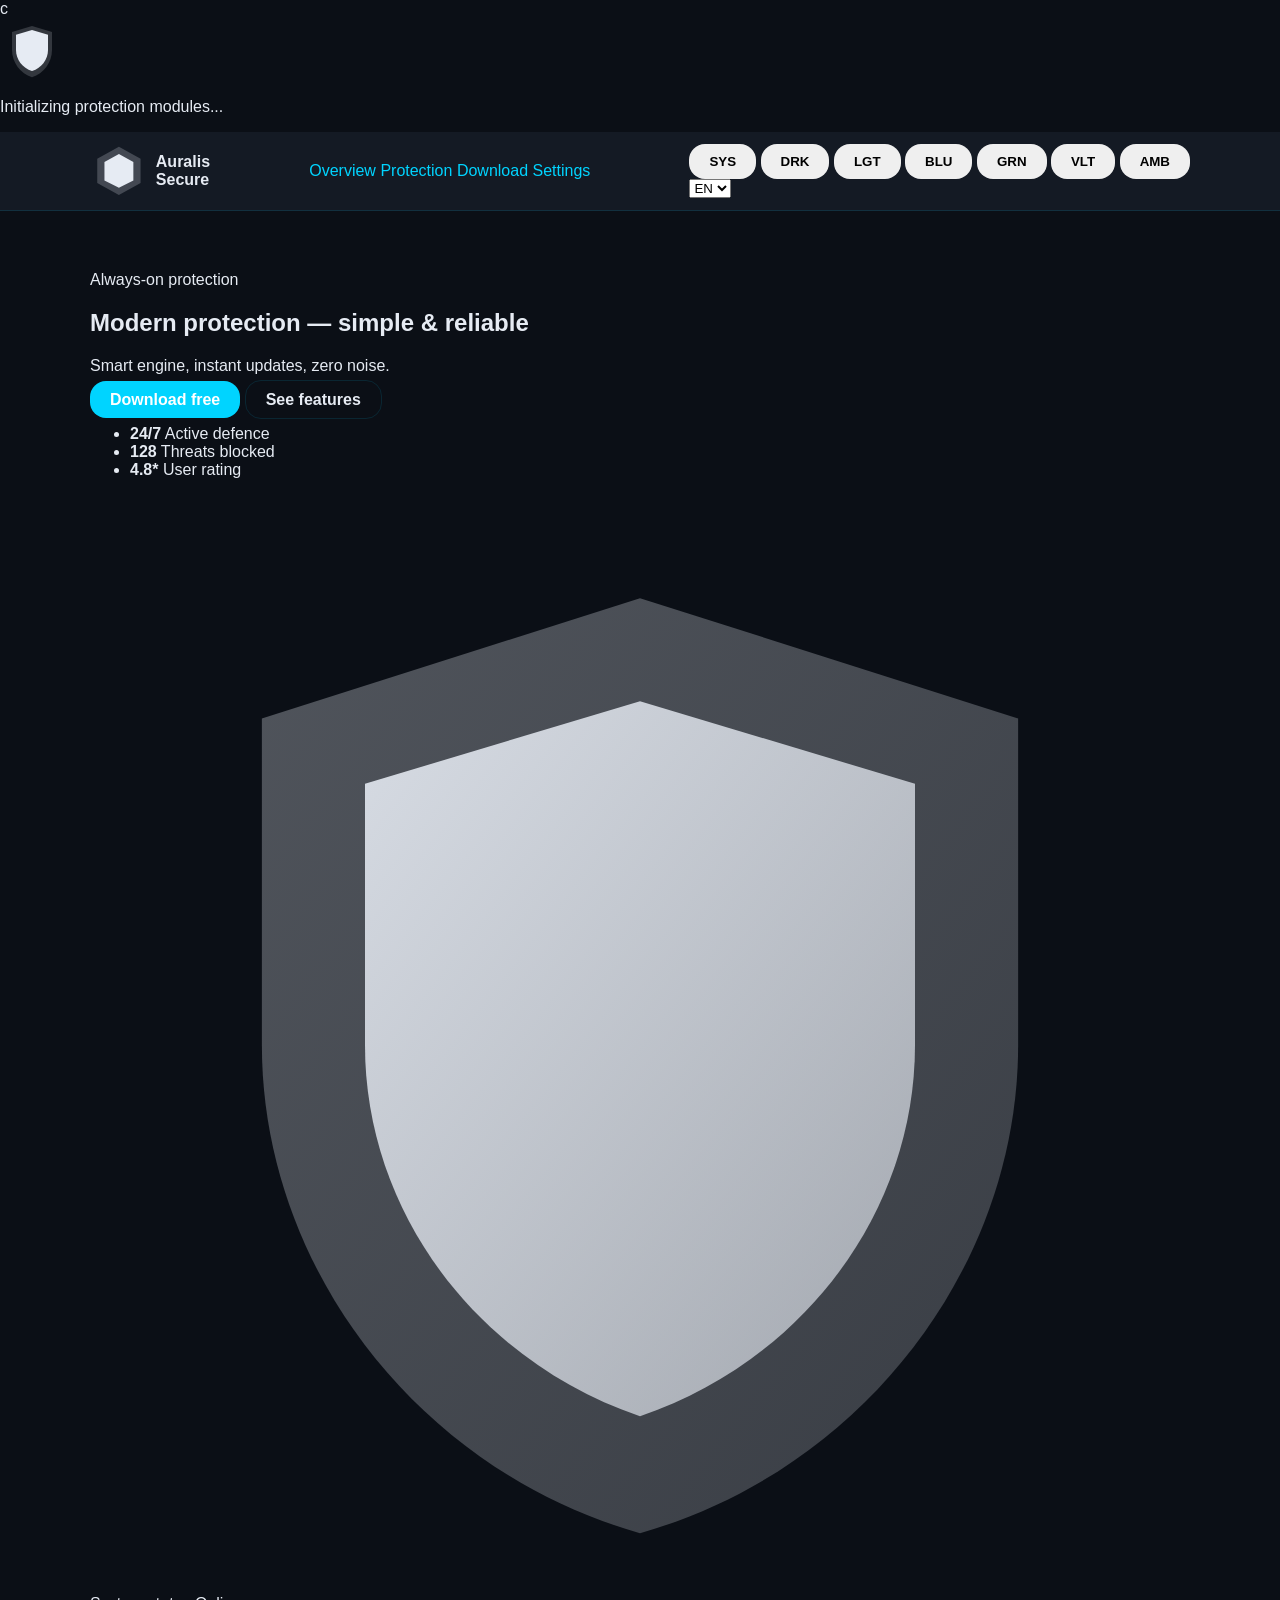
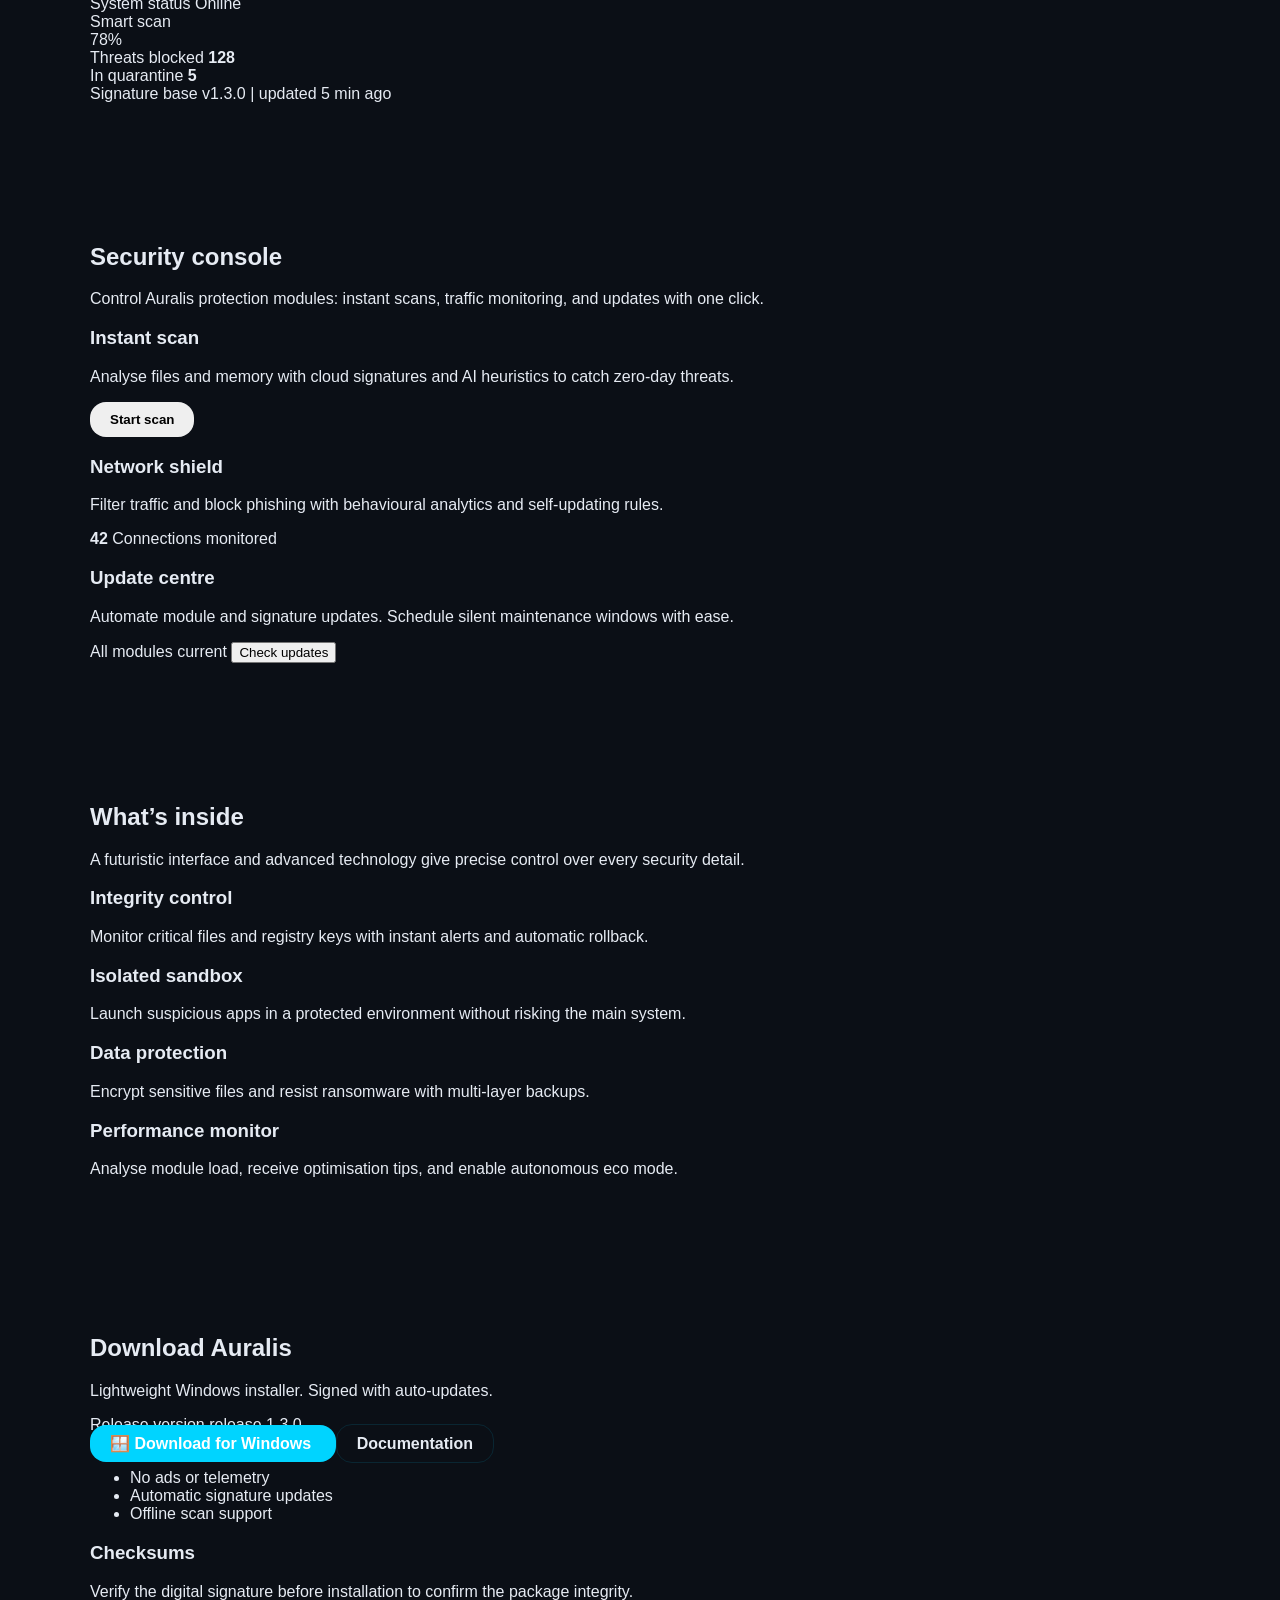
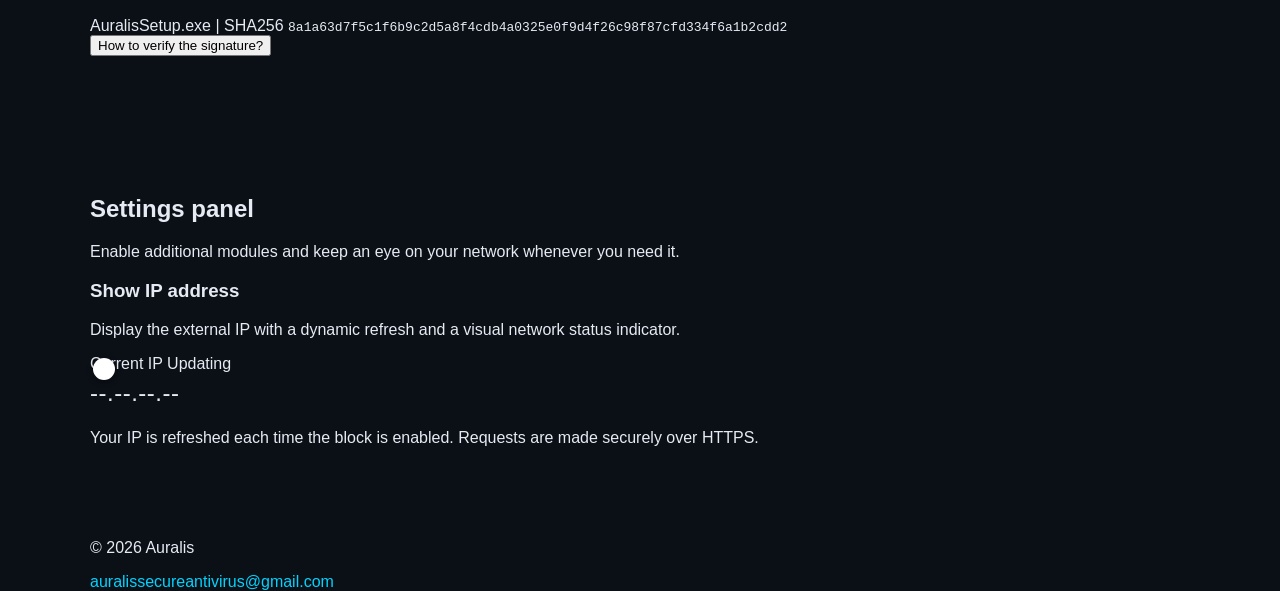
==== commit e1346e7e: "index.html" ====
--- a/index.html
+++ b/index.html
@@ -1,37 +1,57 @@
-<!DOCTYPE html>
+с<!DOCTYPE html>
 <html lang="ru">
 <head>
   <meta charset="UTF-8" />
   <meta name="viewport" content="width=device-width, initial-scale=1" />
-  <title data-i18n="meta.title">Auralis — защита просто</title>
-  <meta name="description" content="Auralis: лёгкая и быстрая защита данных" data-i18n="meta.description" />
-  <link rel="icon" href="favicon.svg">
+  <meta name="description" content="Auralis Secure Antivirus web console." data-i18n="meta.description" data-i18n-attr="content" />
+  <meta name="theme-color" content="#08111d" id="themeMeta" />
+  <title data-i18n="meta.title">Auralis Secure Antivirus UI</title>
+  <link rel="icon" href="favicon.svg" />
   <link rel="stylesheet" href="style.css" />
 </head>
-<body class="theme-dark">
-  <header class="site-header">
+<body class="theme-dark is-preload">
+  <div id="splash" class="splash">
+    <div class="splash-inner">
+      <div class="splash-shield" aria-hidden="true">
+        <span class="ring ring-1"></span>
+        <span class="ring ring-2"></span>
+        <span class="ring ring-3"></span>
+        <svg viewBox="0 0 64 64" width="64" height="64" role="img" aria-label="Auralis shield">
+          <path d="M32 8l20 6v18c0 12.4-8.4 23.6-20 27.2C20.4 55.6 12 44.4 12 32V14z" fill="currentColor" opacity=".18"></path>
+          <path d="M32 12l16 4.8V32c0 9.5-6.4 18-16 21-9.6-3-16-11.5-16-21V16.8z" fill="currentColor"></path>
+        </svg>
+      </div>
+      <p data-i18n="splash.loading">Initializing protection modules...</p>
+    </div>
+  </div>
+  <div id="cursorGlow" class="cursor-glow"></div>
+
+  <header class="site-header" id="siteHeader">
     <div class="container nav">
-      <a class="brand" href="#top">
-        <svg width="28" height="28" viewBox="0 0 24 24" aria-hidden="true"><path d="M12 2l8.66 5v10L12 22l-8.66-5V7z" fill="currentColor" opacity=".2"/><path d="M12 4l6.66 3.85v7.3L12 19l-6.66-3.85v-7.3z" fill="currentColor"/></svg>
-        <span>Auralis</span>
+      <a class="brand" href="#overview">
+        <svg class="brand-icon" viewBox="0 0 24 24" aria-hidden="true">
+          <path d="M12 2l9 5v10l-9 5-9-5V7z" fill="currentColor" opacity=".22"></path>
+          <path d="M12 5l6 3.3V16l-6 3-6-3V8.3z" fill="currentColor"></path>
+        </svg>
+        <span data-i18n="brand.name">Auralis Secure</span>
       </a>
-      <nav class="nav-links">
-        <a href="#features" data-i18n="nav.features">Возможности</a>
-        <a href="#download" data-i18n="nav.download">Скачать</a>
-        <a href="#settings" data-i18n="nav.settings">Настройки</a>
+      <nav class="nav-links" id="mainNav">
+        <a href="#overview" data-section="overview" data-i18n="nav.overview">Overview</a>
+        <a href="#protection" data-section="protection" data-i18n="nav.protection">Protection</a>
+        <a href="#download" data-section="download" data-i18n="nav.download">Download</a>
+        <a href="#settings" data-section="settings" data-i18n="nav.settings">Settings</a>
       </nav>
       <div class="controls">
-        <!-- Расширенные темы -->
-        <div class="theme-switch">
-          <button class="btn theme-btn" data-theme="theme-system" aria-label="System">💠</button>
-          <button class="btn theme-btn" data-theme="theme-dark" aria-label="Dark">🌙</button>
-          <button class="btn theme-btn" data-theme="theme-light" aria-label="Light">☀️</button>
-          <button class="btn theme-btn" data-theme="theme-green" aria-label="Green">🟢</button>
-          <button class="btn theme-btn" data-theme="theme-blue" aria-label="Blue">🔵</button>
-          <button class="btn theme-btn" data-theme="theme-violet" aria-label="Violet">🟣</button>
-          <button class="btn theme-btn" data-theme="theme-yellow" aria-label="Yellow">🟡</button>
-        </div>
-        <select id="langSelect" class="select">
+        <div class="theme-switch" role="group" aria-label="Themes">
+          <button class="btn theme-btn" data-theme="theme-system" aria-label="System">SYS</button>
+          <button class="btn theme-btn" data-theme="theme-dark" aria-label="Dark">DRK</button>
+          <button class="btn theme-btn" data-theme="theme-light" aria-label="Light">LGT</button>
+          <button class="btn theme-btn" data-theme="theme-blue" aria-label="Blue">BLU</button>
+          <button class="btn theme-btn" data-theme="theme-green" aria-label="Green">GRN</button>
+          <button class="btn theme-btn" data-theme="theme-violet" aria-label="Violet">VLT</button>
+          <button class="btn theme-btn" data-theme="theme-amber" aria-label="Amber">AMB</button>
+        </div>
+        <select id="langSelect" class="select" aria-label="Select language">
           <option value="ru">RU</option>
           <option value="en">EN</option>
           <option value="uk">UK</option>
@@ -41,164 +61,243 @@
   </header>
 
   <main id="top">
-    <!-- HERO -->
-    <section class="hero section">
-      <div class="container grid-2">
-        <div>
-          <h1 data-i18n="hero.title">Современная защита данных — просто и надёжно</h1>
-          <p class="muted" data-i18n="hero.subtitle">Интеллектуальный движок, мгновенные обновления и нулевой шум.</p>
+    <section id="overview" class="hero section">
+      <div class="container hero-layout">
+        <div class="hero-copy reveal">
+          <span class="hero-badge" data-i18n="hero.badge">Always-on protection</span>
+          <h1 data-i18n="hero.title">Auralis web interface for instant cyber security</h1>
+          <p class="muted" data-i18n="hero.subtitle">
+            Monitor the health of your protection, launch scans, and follow threats in real time inside a futuristic console.
+          </p>
+          <div class="hero-actions">
+            <a href="#download" class="btn btn-primary glow" data-i18n="hero.ctaPrimary">Download for Windows</a>
+            <a href="#protection" class="btn btn-ghost" data-i18n="hero.ctaSecondary">Open dashboard</a>
+          </div>
+          <ul class="hero-metrics">
+            <li>
+              <strong data-i18n="hero.metrics.0.value">24/7</strong>
+              <span data-i18n="hero.metrics.0.label">Active defence</span>
+            </li>
+            <li>
+              <strong data-i18n="hero.metrics.1.value">128</strong>
+              <span data-i18n="hero.metrics.1.label">Threats blocked</span>
+            </li>
+            <li>
+              <strong data-i18n="hero.metrics.2.value">4.8*</strong>
+              <span data-i18n="hero.metrics.2.label">User rating</span>
+            </li>
+          </ul>
+        </div>
+        <div class="hero-visual reveal">
+          <div class="hero-shield" aria-hidden="true">
+            <span class="pulse pulse-1"></span>
+            <span class="pulse pulse-2"></span>
+            <span class="pulse pulse-3"></span>
+            <svg viewBox="0 0 64 64" role="presentation">
+              <defs>
+                <linearGradient id="shieldGradient" x1="0%" y1="0%" x2="100%" y2="100%">
+                  <stop offset="0%" stop-color="currentColor" stop-opacity="0.9"></stop>
+                  <stop offset="100%" stop-color="currentColor" stop-opacity="0.6"></stop>
+                </linearGradient>
+              </defs>
+              <path d="M32 6l22 7v19c0 13-9.2 24.8-22 28.4C19.2 56.8 10 45 10 32V13z" fill="url(#shieldGradient)" opacity="0.35"></path>
+              <path d="M32 12l16 4.8V32c0 9.8-6.6 18.4-16 21.6C22.6 50.4 16 41.8 16 32V16.8z" fill="url(#shieldGradient)"></path>
+            </svg>
+          </div>
+          <div class="hero-console glass">
+            <div class="console-row">
+              <span data-i18n="hero.console.statusLabel">System status</span>
+              <span class="status status-online">
+                <span class="status-dot"></span>
+                <span data-i18n="hero.console.statusValue">Online</span>
+              </span>
+            </div>
+            <div class="console-progress">
+              <span data-i18n="hero.console.scan">Smart scan</span>
+              <div class="progress">
+                <div class="progress-bar" style="width: 78%">78%</div>
+              </div>
+            </div>
+            <div class="console-grid">
+              <div>
+                <span data-i18n="hero.console.threats">Threats blocked</span>
+                <strong>128</strong>
+              </div>
+              <div>
+                <span data-i18n="hero.console.quarantine">In quarantine</span>
+                <strong>5</strong>
+              </div>
+            </div>
+            <div class="console-footer">
+              <span data-i18n="hero.console.signature">Signature base</span>
+              <span data-i18n="hero.console.signatureVersion">v1.3.0 | updated 5 min ago</span>
+            </div>
+          </div>
+        </div>
+      </div>
+    </section>
+
+    <section id="protection" class="section dashboard">
+      <div class="container">
+        <div class="section-head reveal">
+          <h2 data-i18n="dashboard.title">Security console</h2>
+          <p class="muted" data-i18n="dashboard.subtitle">
+            Control Auralis protection modules: instant scans, traffic monitoring, and updates with one click.
+          </p>
+        </div>
+        <div class="panel-grid">
+          <article class="panel-card reveal">
+            <header>
+              <span class="icon icon-scan" aria-hidden="true"></span>
+              <h3 data-i18n="dashboard.cards.scan.title">Instant scan</h3>
+            </header>
+            <p class="muted" data-i18n="dashboard.cards.scan.desc">
+              Analyse files and memory with cloud signatures and AI heuristics to catch zero-day threats.
+            </p>
+            <button class="btn btn-soft" type="button" data-i18n="dashboard.cards.scan.action">Start scan</button>
+          </article>
+          <article class="panel-card reveal">
+            <header>
+              <span class="icon icon-network" aria-hidden="true"></span>
+              <h3 data-i18n="dashboard.cards.network.title">Network shield</h3>
+            </header>
+            <p class="muted" data-i18n="dashboard.cards.network.desc">
+              Filter traffic and block phishing with behavioural analytics and self-updating rules.
+            </p>
+            <div class="metric">
+              <strong>42</strong>
+              <span data-i18n="dashboard.cards.network.metric">Connections monitored</span>
+            </div>
+          </article>
+          <article class="panel-card reveal">
+            <header>
+              <span class="icon icon-update" aria-hidden="true"></span>
+              <h3 data-i18n="dashboard.cards.update.title">Update centre</h3>
+            </header>
+            <p class="muted" data-i18n="dashboard.cards.update.desc">
+              Automate module and signature updates. Schedule silent maintenance windows with ease.
+            </p>
+            <div class="update-status">
+              <span class="status status-online">
+                <span class="status-dot"></span>
+                <span data-i18n="dashboard.cards.update.status">All modules current</span>
+              </span>
+              <button class="linkish" type="button" data-i18n="dashboard.cards.update.action">Check updates</button>
+            </div>
+          </article>
+        </div>
+      </div>
+    </section>
+
+    <section id="features" class="section features">
+      <div class="container">
+        <div class="section-head reveal">
+          <h2 data-i18n="features.title">Auralis modules</h2>
+          <p class="muted" data-i18n="features.subtitle">
+            A futuristic interface and advanced technology give precise control over every security detail.
+          </p>
+        </div>
+        <div class="feature-grid">
+          <article class="feature-card reveal">
+            <h3 data-i18n="features.cards.0.title">Integrity control</h3>
+            <p data-i18n="features.cards.0.desc">
+              Monitor critical files and registry keys with instant alerts and automatic rollback.
+            </p>
+          </article>
+          <article class="feature-card reveal">
+            <h3 data-i18n="features.cards.1.title">Isolated sandbox</h3>
+            <p data-i18n="features.cards.1.desc">
+              Launch suspicious apps in a protected environment without risking the main system.
+            </p>
+          </article>
+          <article class="feature-card reveal">
+            <h3 data-i18n="features.cards.2.title">Data protection</h3>
+            <p data-i18n="features.cards.2.desc">
+              Encrypt sensitive files and resist ransomware with multi-layer backups.
+            </p>
+          </article>
+          <article class="feature-card reveal">
+            <h3 data-i18n="features.cards.3.title">Performance monitor</h3>
+            <p data-i18n="features.cards.3.desc">
+              Analyse module load, receive optimisation tips, and enable autonomous eco mode.
+            </p>
+          </article>
+        </div>
+      </div>
+    </section>
+
+    <section id="download" class="section download">
+      <div class="container download-layout">
+        <div class="download-copy reveal">
+          <h2 data-i18n="download.title">Download Auralis</h2>
+          <p class="muted" data-i18n="download.desc">
+            Install Auralis Secure Antivirus for Windows and link the web console for remote administration.
+          </p>
+          <div class="download-version">
+            <span class="label" data-i18n="download.releaseLabel">Release version</span>
+            <span class="value" id="releaseTag">release 1.3.0</span>
+          </div>
           <div class="cta">
-            <a href="#download" class="btn btn-primary glow" data-i18n="hero.ctaPrimary">Скачать бесплатно</a>
-            <a href="#features" class="btn btn-ghost" data-i18n="hero.ctaSecondary">Посмотреть возможности</a>
-          </div>
-          <ul class="badges">
-            <li>⚡ <span data-i18n="badges.fast">Быстрая проверка</span></li>
-            <li>🧠 <span data-i18n="badges.smart">Умные сигнатуры</span></li>
-            <li>🔒 <span data-i18n="badges.privacy">Конфиденциальность</span></li>
+            <a class="btn btn-primary glow" href="https://mega.nz/folder/bEsXXKAa#HMylvXhNvKVMD-bn9eGv-Q" target="_blank" rel="noopener">
+              <span class="btn-icon" aria-hidden="true">&#129695;</span>
+              <span data-i18n="download.ctaWin">Download for Windows</span>
+            </a>
+            <a class="btn btn-ghost" href="#" data-i18n="download.ctaDocs">Documentation</a>
+          </div>
+          <ul class="download-points">
+            <li data-i18n="download.points.0">Full security control without complex configuration.</li>
+            <li data-i18n="download.points.1">Real-time updates and cloud analytics.</li>
+            <li data-i18n="download.points.2">Integration with enterprise infrastructure.</li>
           </ul>
         </div>
-
-        <div>
-          <!-- мини-мок интерфейса -->
-          <div class="mock">
-            <div class="mock-top">
-              <span class="dot"></span><span class="dot"></span><span class="dot"></span>
-              <strong data-i18n="mock.title">Auralis Web UI</strong>
-            </div>
-            <div class="mock-body">
-              <div class="cards">
-                <div class="card">
-                  <div class="card-head">
-                    <span>🛡️</span>
-                    <h3 data-i18n="mock.cards.status">Статус защиты</h3>
-                  </div>
-                  <p class="muted" data-i18n="mock.cards.statusDesc">В реальном времени мониторинг процессов</p>
-                </div>
-                <div class="card">
-                  <div class="card-head">
-                    <span>🧪</span>
-                    <h3 data-i18n="mock.cards.scan">Проверка</h3>
-                  </div>
-                  <p class="muted" data-i18n="mock.cards.scanDesc">Быстрая и полная, по расписанию</p>
-                </div>
-                <div class="card">
-                  <div class="card-head">
-                    <span>📦</span>
-                    <h3 data-i18n="mock.cards.update">Обновления</h3>
-                  </div>
-                  <p class="muted" data-i18n="mock.cards.updateDesc">Сигнатуры и ядро без перезагрузки</p>
-                </div>
-              </div>
-            </div>
-          </div>
-
-          <!-- пульсирующий щит -->
-          <div class="pulse-wrap">
-            <div class="pulse-shield">
-              <svg viewBox="0 0 64 64" aria-hidden="true">
-                <path d="M32 4l24 14v28L32 60 8 46V18z" class="shield-outer"/>
-                <path d="M32 12l16 9.3v18.6L32 49 16 39V20.3z" class="shield-inner"/>
-                <path d="M26  thirtyl4 4 8-8" class="shield-check"/>
-              </svg>
-              <span class="pulse-dot"></span>
-            </div>
-          </div>
-
-          <small class="note" data-i18n="hero.note">Демонстрационный интерфейс. Никаких скрытых установок.</small>
-        </div>
-      </div>
-    </section>
-
-    <!-- FEATURES -->
-    <section id="features" class="section">
+        <aside class="download-panel glass reveal">
+          <h3 data-i18n="download.hashTitle">Checksum</h3>
+          <p class="muted" data-i18n="download.hashDesc">
+            Verify the digital signature before installation to confirm the package integrity.
+          </p>
+          <div class="hash-block">
+            <span>AuralisSetup.exe | SHA256</span>
+            <code>8a1a63d7f5c1f6b9c2d5a8f4cdb4a0325e0f9d4f26c98f87cfd334f6a1b2cdd2</code>
+          </div>
+            <button class="linkish" type="button" data-i18n="download.verify">How to verify the signature?</button>
+        </aside>
+      </div>
+    </section>
+
+    <section id="settings" class="section settings">
       <div class="container">
-        <h2 data-i18n="features.title">Что внутри</h2>
-
-        <div class="features grid-3">
-          <div class="feature">
-            <h3>🔍 <span data-i18n="features.items.0.title">Сканер</span></h3>
-            <p class="muted" data-i18n="features.items.0.desc">Проверка файлов и процессов с приоритизацией рисков.</p>
-          </div>
-          <div class="feature">
-            <h3>🌐 <span data-i18n="features.items.1.title">Веб-щит</span></h3>
-            <p class="muted" data-i18n="features.items.1.desc">Фильтрация опасных ссылок и загрузок в браузере.</p>
-          </div>
-          <div class="feature">
-            <h3>🧩 <span data-i18n="features.items.2.title">Модули</span></h3>
-            <p class="muted" data-i18n="features.items.2.desc">Гибкие компоненты: от анти-фишинга до контроля USB.</p>
-          </div>
-        </div>
-
-        <!-- 3 карточки как на твоём скрине -->
-        <div class="grid-3 features-auralis">
-          <article class="card feature-card">
-            <div class="feature-img" aria-hidden="true">🛡️</div>
-            <h3 data-i18n="features.cards.0.title">Защита данных 24/7</h3>
-            <a class="feature-link" href="#" data-i18n="features.cards.0.link">Защита данных 24/7»</a>
-            <p class="muted" data-i18n="features.cards.0.desc">Наша система блокирует вирусы ещё до того, как они попадут в ваш ПК.</p>
-          </article>
-
-          <article class="card feature-card">
-            <div class="feature-img" aria-hidden="true">🚨</div>
-            <h3 data-i18n="features.cards.1.title">Мгновенное обнаружение угроз</h3>
-            <a class="feature-link" href="#" data-i18n="features.cards.1.link">Мгновенное обнаружение угроз</a>
-            <p class="muted" data-i18n="features.cards.1.desc">Регулярные обновления базы угроз — защита даже от новых вирусов</p>
-          </article>
-
-          <article class="card feature-card">
-            <div class="feature-img" aria-hidden="true">💻✔️</div>
-            <h3 data-i18n="features.cards.2.title">Минимальная нагрузка на систему</h3>
-            <a class="feature-link" href="#" data-i18n="features.cards.2.link">Минимальная нагрузка на систему</a>
-            <p class="muted" data-i18n="features.cards.2.desc">Работает незаметно, не замедляя ваш компьютер.</p>
-          </article>
-        </div>
-      </div>
-    </section>
-
-    <!-- SETTINGS (показывать IP) -->
-    <section id="settings" class="section">
-      <div class="container">
-        <h2 data-i18n="settings.title">Персонализация</h2>
-
-        <div class="pref panel ip-toggle">
-          <span data-i18n="settings.showIp">Показывать IP</span>
-          <label class="switch">
-            <input id="showIpToggle" type="checkbox">
-            <span></span>
-          </label>
-        </div>
-
-        <div class="panel ip-panel" id="ipPanel" hidden>
-          <div class="ip-title" data-i18n="settings.ipTitle">Ваш IP</div>
-          <div class="ip-value" id="ipValue">—</div>
-          <small class="muted" data-i18n="settings.ipNote">Данные грузятся только при включении переключателя.</small>
-        </div>
-      </div>
-    </section>
-
-    <!-- DOWNLOAD -->
-    <section id="download" class="section alt">
-      <div class="container grid-2">
-        <div>
-          <h2 data-i18n="download.title">Скачать Auralis
-            <span class="tag" id="releaseTag">release 1.3.0</span>
-          </h2>
-          <p class="muted" data-i18n="download.desc">Лёгкий установщик для Windows. Подпись и авто-обновления.</p>
-          <div class="cta">
-            <a class="btn btn-primary glow" href="https://mega.nz/folder/bEsXXKAa#HMylvXhNvKVMD-bn9eGv-Q" target="_blank" rel="noopener" data-i18n="download.ctaWin">Скачать для Windows</a>
-            <a class="btn btn-ghost" href="#" data-i18n="download.ctaDocs">Документация</a>
-          </div>
-          <ul class="list">
-            <li data-i18n="download.points.0">Без рекламы и телеметрии</li>
-            <li data-i18n="download.points.1">Авто-обновления сигнатур</li>
-            <li data-i18n="download.points.2">Поддержка оффлайн-сканирования</li>
-          </ul>
-        </div>
-        <div class="panel">
-          <h3 data-i18n="download.hashTitle">Контрольные суммы</h3>
-          <pre class="code">AuralisSetup.exe — SHA256:
-d41d8cd98f00b204e9800998ecf8427e</pre>
-          <p class="muted" data-i18n="download.hashNote">Замените на реальные значения перед публикацией.</p>
+        <div class="section-head reveal">
+          <h2 data-i18n="settings.title">Settings panel</h2>
+          <p class="muted" data-i18n="settings.subtitle">
+            Enable additional modules and keep an eye on your network whenever you need it.
+          </p>
+        </div>
+        <div class="settings-grid">
+          <article class="panel-card ip-toggle reveal">
+            <div>
+              <h3 data-i18n="settings.ipToggle.title">Show IP address</h3>
+              <p class="muted" data-i18n="settings.ipToggle.desc">
+                Display the external IP with a dynamic refresh and a visual network status indicator.
+              </p>
+            </div>
+            <label class="switch">
+              <input id="showIpToggle" type="checkbox" />
+              <span></span>
+            </label>
+          </article>
+          <article class="panel-card ip-panel glass reveal" id="ipPanel" hidden>
+            <header>
+              <span data-i18n="settings.ipTitle">Current IP</span>
+              <span class="status status-sync" id="ipStatus">
+                <span class="status-dot"></span>
+                <span id="ipStatusText" data-i18n="settings.ipStatus">Updating</span>
+              </span>
+            </header>
+            <div class="ip-value shimmer" id="ipValue">--.--.--.--</div>
+            <p class="muted" data-i18n="settings.ipNote">
+              Your IP is refreshed each time the block is enabled. Requests are made securely over HTTPS.
+            </p>
+          </article>
         </div>
       </div>
     </section>
@@ -206,10 +305,7 @@
 
   <footer class="site-footer">
     <div class="container footer-inner">
-      <p>© <span id="year"></span> Auralis</p>
-      <a href="#" data-i18n="footer.privacy">Политика конфиденциальности</a>
-      <a href="#" data-i18n="footer.terms">Условия использования</a>
-      <span>•</span>
+      <p>&copy; <span id="year"></span> Auralis</p>
       <a href="mailto:auralissecureantivirus@gmail.com">auralissecureantivirus@gmail.com</a>
     </div>
   </footer>
--- a/style.css
+++ b/style.css
@@ -307,4 +307,72 @@
   --brand: #ffd34d;
   --brand-2: #ffb800;
   --outline: rgba(255,211,77,.18);
-}
+/* === Rhythm & typography === */
+:root{
+  --container: 1200px;
+  --space-1: 6px;  --space-2: 10px; --space-3: 16px;
+  --space-4: 24px; --space-5: 36px; --space-6: 56px;
+}
+.container{max-width:var(--container)}
+.section{padding:var(--space-6) 0}
+h1{font-size:clamp(28px, 4vw, 42px); line-height:1.15; letter-spacing:.2px}
+h2{font-size:clamp(22px, 3vw, 28px); margin-bottom:var(--space-4)}
+.muted{color:var(--muted)}
+
+/* === Cleaner cards & elevation === */
+.card{
+  border-radius:20px;
+  border:1px solid color-mix(in oklab, var(--outline) 90%, transparent);
+  background: linear-gradient(180deg, color-mix(in oklab, var(--panel) 92%, transparent), var(--panel));
+  box-shadow: 0 8px 30px rgba(0,0,0,.25);
+}
+.card:hover{transform:translateY(-3px); box-shadow:0 12px 36px rgba(0,0,0,.3)}
+
+/* === Hero background (чуть «дороже») === */
+.hero{
+  background:
+    radial-gradient(900px 500px at 15% -10%, color-mix(in oklab, var(--brand) 12%, transparent), transparent 60%),
+    radial-gradient(800px 400px at 85% 10%, color-mix(in oklab, var(--brand-2) 12%, transparent), transparent 60%);
+}
+
+/* === CTA кнопки посолиднее === */
+.btn-primary{
+  background: linear-gradient(180deg, var(--brand), var(--brand-2));
+  box-shadow: 0 8px 24px color-mix(in oklab, var(--brand) 28%, transparent);
+}
+.btn-primary:hover{filter:brightness(1.05)}
+.btn:active{transform:translateY(1px)}
+.btn:focus-visible{outline:2px solid color-mix(in oklab, var(--brand) 60%, transparent); outline-offset:2px}
+
+/* === Feature (три карточки) — картинка-плашка «как на скрине» === */
+.features-auralis .feature-img{
+  background: linear-gradient(180deg, #0f1c33, #0a1426);
+  border:1px solid rgba(255,255,255,.06);
+  box-shadow: inset 0 0 0 1px rgba(255,255,255,.02);
+}
+.features-auralis .feature-card{padding:18px}
+
+/* === Разделители между секциями === */
+.section + .section{position:relative}
+.section + .section:before{
+  content:""; position:absolute; left:0; right:0; top:-1px; height:1px;
+  background:linear-gradient(90deg, transparent, var(--outline), transparent);
+}
+
+/* === Download панель (чуть ярче) === */
+.section.alt .panel{
+  background: linear-gradient(180deg, color-mix(in oklab, var(--panel) 90%, transparent), var(--panel));
+  border:1px dashed color-mix(in oklab, var(--outline) 80%, transparent);
+}
+#releaseTag{background: color-mix(in oklab, var(--brand) 20%, transparent)}
+
+/* === Footer polish === */
+.site-footer{
+  border-top:1px solid var(--outline);
+  background:linear-gradient(180deg, transparent, color-mix(in oklab, var(--panel) 70%, transparent));
+}
+
+/* === Reveal on scroll === */
+.reveal{opacity:0; transform:translateY(12px); transition:.6s ease}
+.reveal.show{opacity:1; transform:none}
+
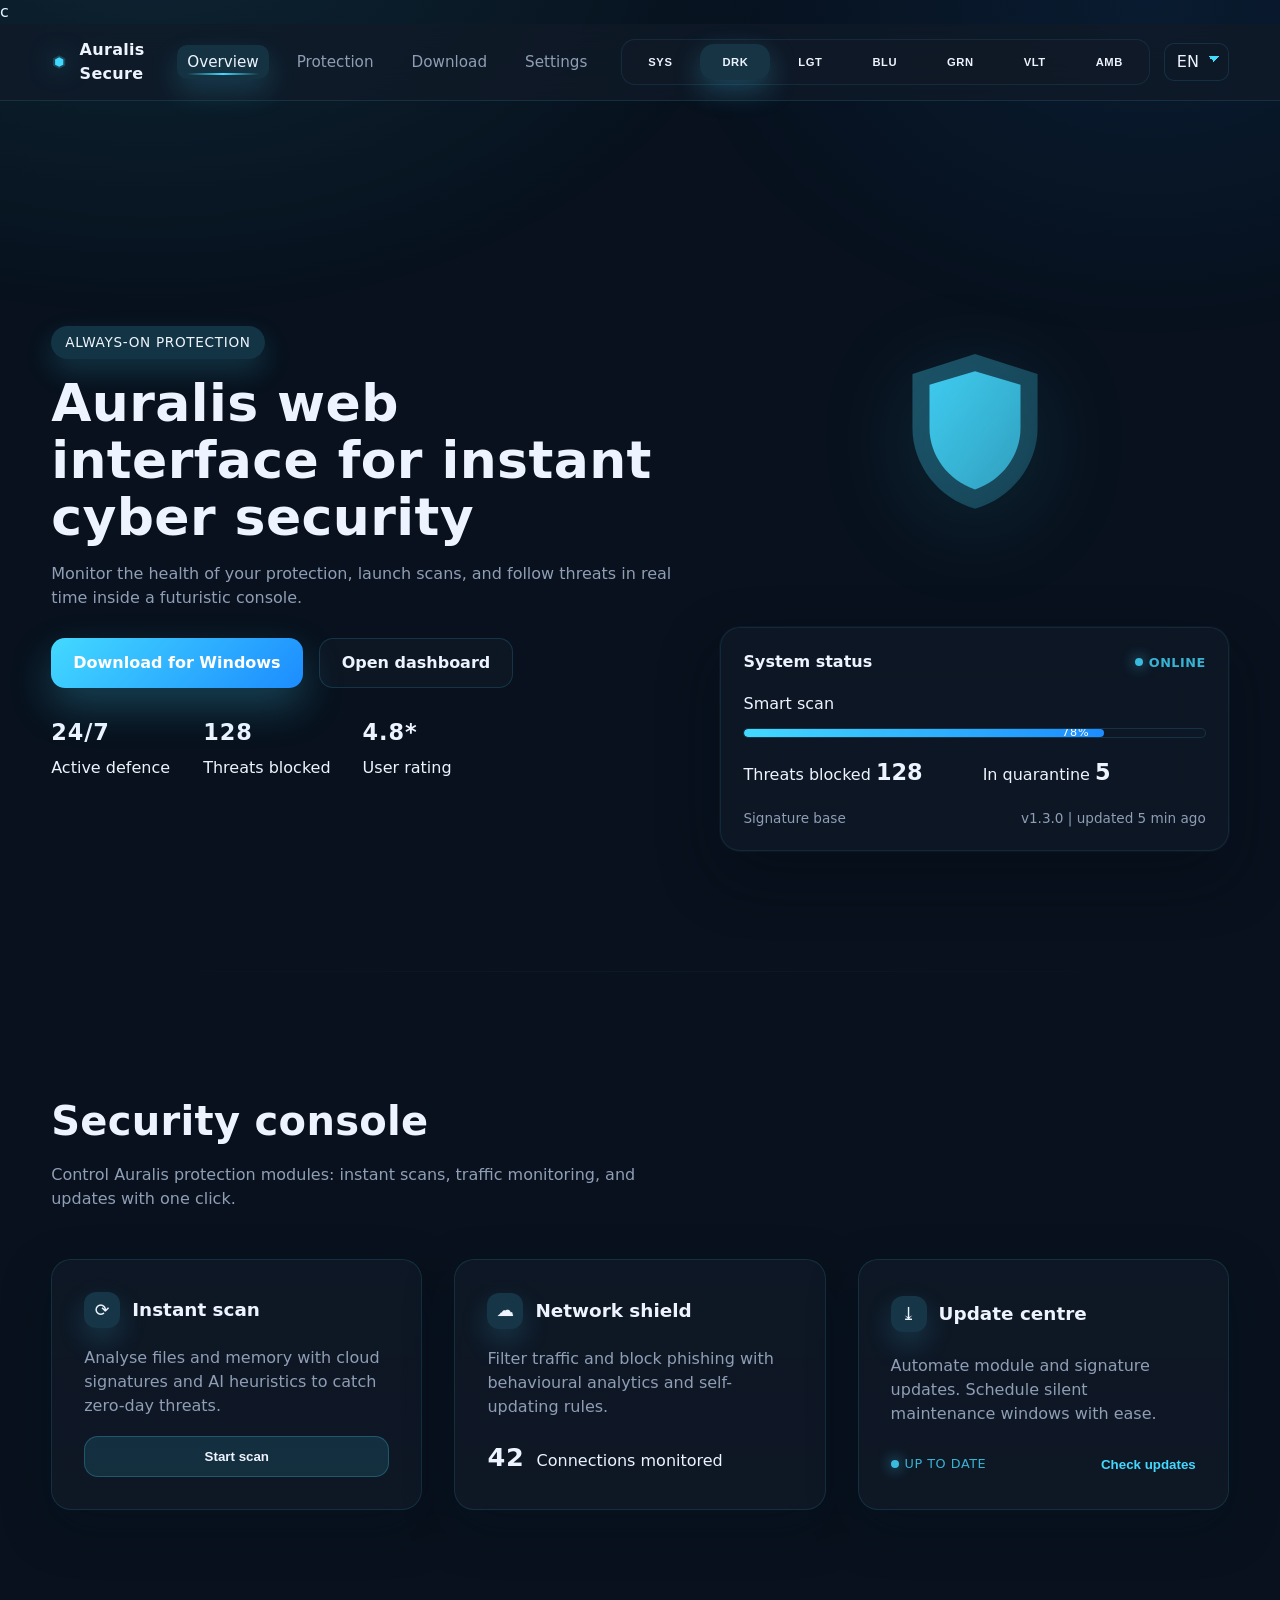
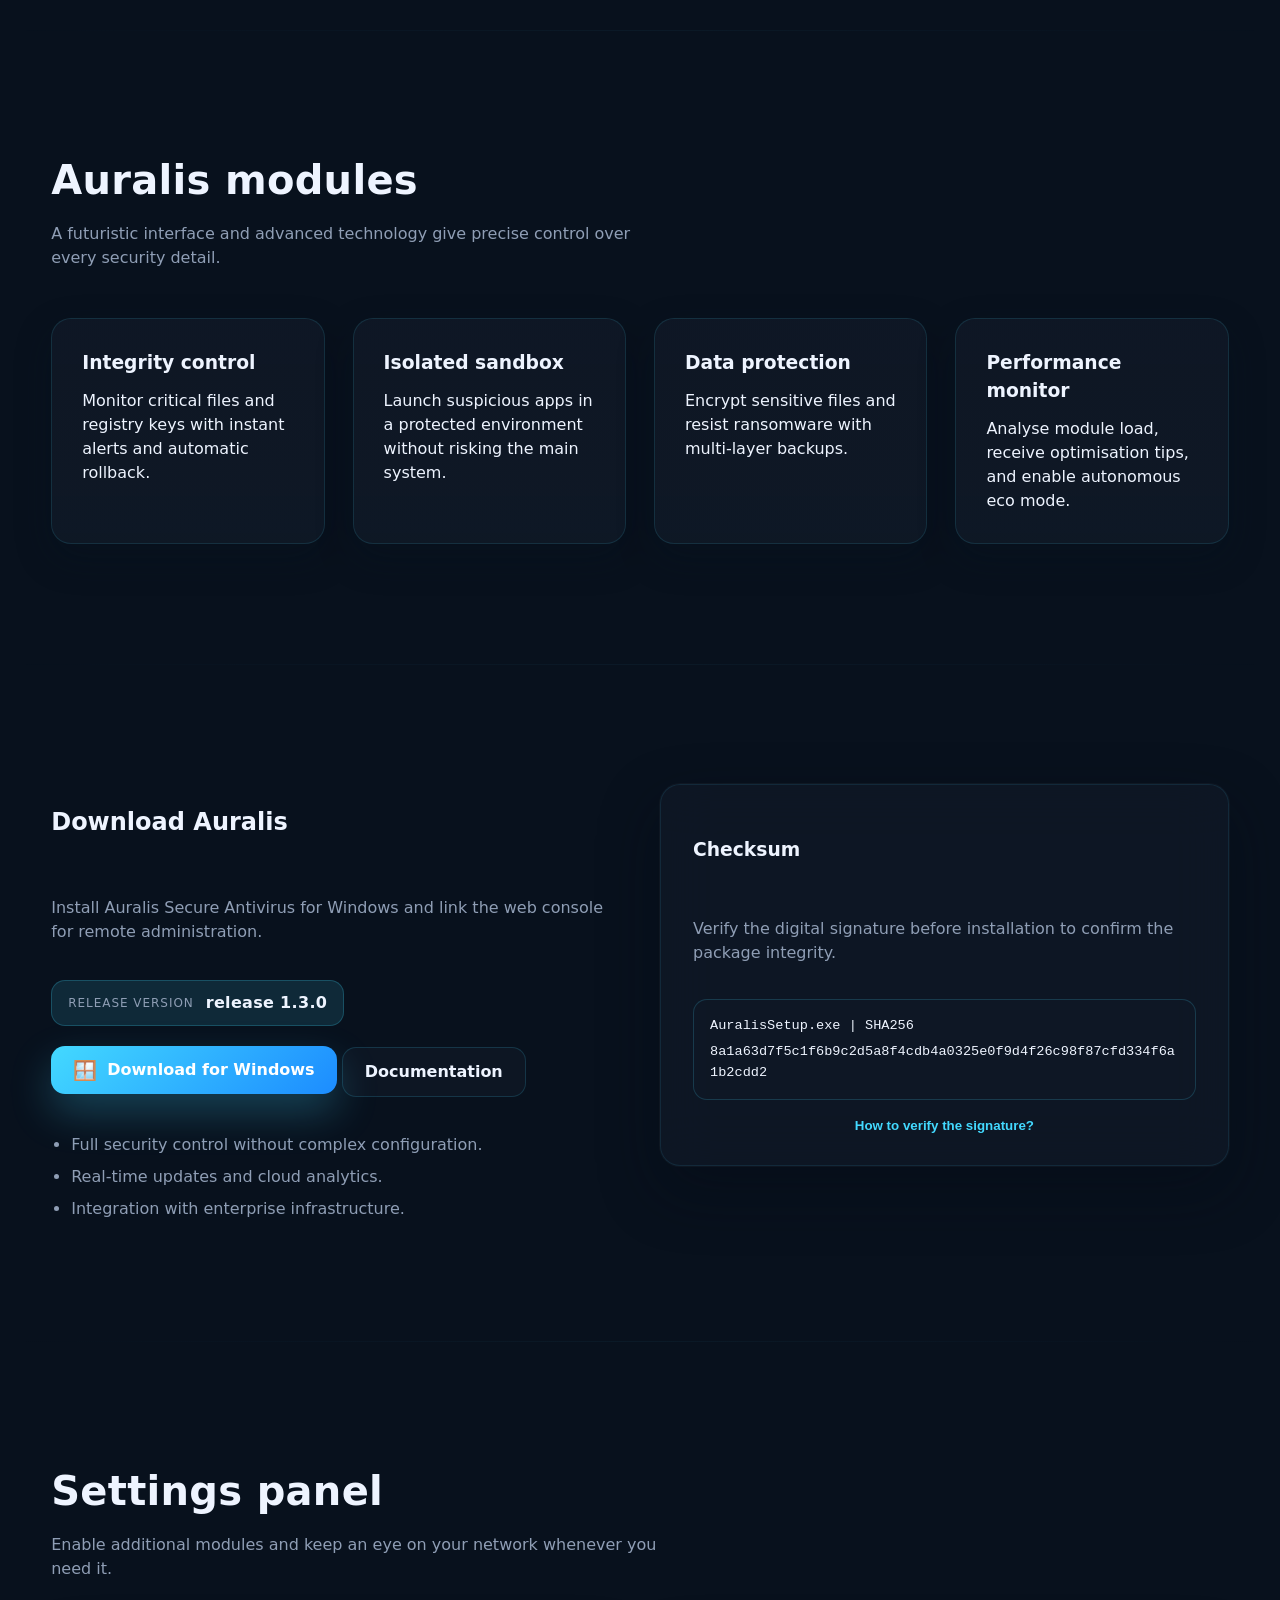
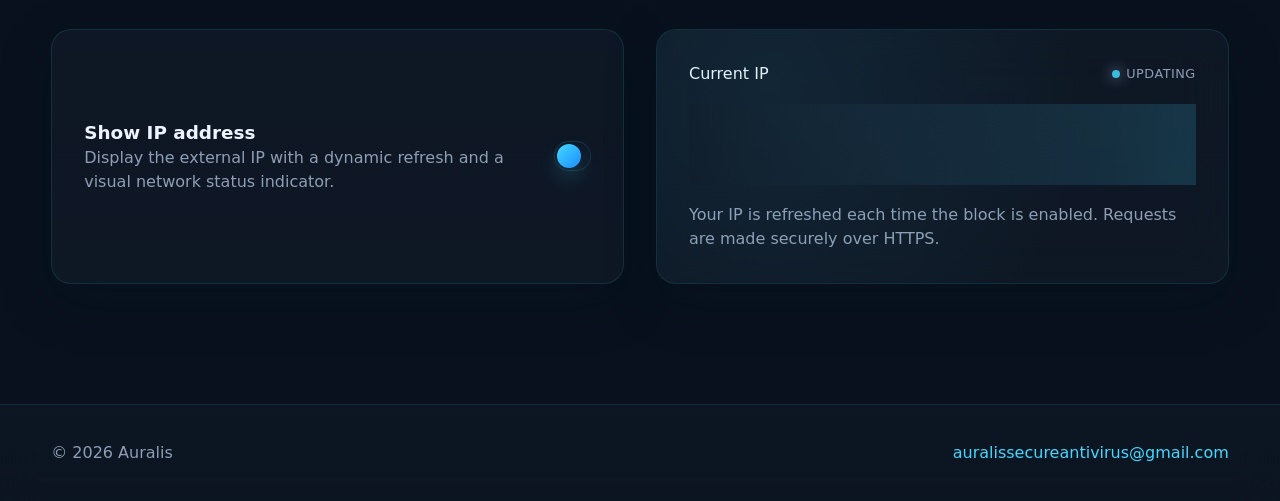
==== commit b65c0a86: "index.html" ====
--- a/index.html
+++ b/index.html
@@ -1,4 +1,4 @@
-с<!DOCTYPE html>
+  с<!DOCTYPE html>
 <html lang="ru">
 <head>
   <meta charset="UTF-8" />
--- a/style.css
+++ b/style.css
@@ -1,378 +1,1181 @@
-/* ====== Основные переменные ====== */
 :root {
-  --bg: #0b0f16;
-  --panel: #141a24;
-  --text: #e6ebf3;
-  --muted: #8c98a7;
-  --brand: #00d4ff;
-  --brand-2: #0078ff;
-  --outline: rgba(0, 204, 255, 0.12);
-  --radius: 16px;
-  --transition: 0.25s;
-  font-family: "Inter", "Segoe UI", sans-serif;
+  --font-sans: "Inter", "Segoe UI", system-ui, -apple-system, sans-serif;
+  --radius-lg: 20px;
+  --radius-md: 14px;
+  --radius-sm: 10px;
+  --transition-base: 0.35s ease;
+  --shadow-soft: 0 28px 80px rgba(6, 18, 32, 0.55);
+  --outline: rgba(82, 198, 255, 0.12);
+  --container-width: min(1200px, 92vw);
+  --blur: 26px;
 }
 
 body {
   margin: 0;
+  font-family: var(--font-sans);
   background: var(--bg);
   color: var(--text);
-  transition: background var(--transition), color var(--transition);
+  line-height: 1.5;
+  transition: background 0.6s ease, color 0.4s ease;
+  min-height: 100vh;
+  position: relative;
+  overflow-x: hidden;
+}
+
+body::before {
+  content: "";
+  position: fixed;
+  inset: 0;
+  background:
+    radial-gradient(900px 600px at 12% -10%, color-mix(in oklab, var(--accent) 14%, transparent) 0%, transparent 70%),
+    radial-gradient(700px 500px at 90% 0%, color-mix(in oklab, var(--accent-2) 12%, transparent) 0%, transparent 70%);
+  opacity: 0.75;
+  pointer-events: none;
+  transition: opacity 0.5s ease;
+}
+
+body.is-preload {
+  opacity: 0;
+  transform: translateY(12px);
+  pointer-events: none;
+}
+
+body.theme-transition {
+  transition: background 0.45s ease, color 0.45s ease;
+}
+
+*,
+*::before,
+*::after {
+  box-sizing: border-box;
+}
+
+img,
+svg {
+  display: block;
+  max-width: 100%;
 }
 
 a {
-  color: var(--brand);
+  color: var(--accent);
   text-decoration: none;
-  transition: color var(--transition);
-}
-
-a:hover {
-  color: var(--brand-2);
-}
-
-/* ====== Шапка ====== */
+  transition: color 0.25s ease, opacity 0.25s ease;
+}
+
+a:hover,
+a:focus-visible {
+  color: var(--accent-2);
+}
+
+.container {
+  width: var(--container-width);
+  margin: 0 auto;
+}
+
+.section {
+  padding: clamp(72px, 12vw, 120px) 0;
+  position: relative;
+}
+
+.section::after {
+  content: "";
+  position: absolute;
+  inset: auto 0 -1px;
+  height: 1px;
+  background: linear-gradient(90deg, transparent 0%, var(--outline) 50%, transparent 100%);
+  opacity: 0.4;
+  pointer-events: none;
+}
+
+.section:last-of-type::after {
+  display: none;
+}
+
+.section-head {
+  max-width: 620px;
+  margin-bottom: clamp(32px, 6vw, 48px);
+}
+
+.section-head h2 {
+  margin: 0 0 12px;
+  font-size: clamp(28px, 5vw, 40px);
+  letter-spacing: 0.3px;
+}
+
+.section-head .muted {
+  margin: 0;
+}
+
+.muted {
+  color: var(--muted);
+}
+
+.glass {
+  background: color-mix(in oklab, var(--panel) 88%, transparent);
+  backdrop-filter: blur(var(--blur));
+  border: 1px solid color-mix(in oklab, var(--accent) 10%, transparent);
+  box-shadow: 0 0 0 1px rgba(255, 255, 255, 0.03), 0 24px 60px rgba(4, 12, 22, 0.45);
+  border-radius: var(--radius-lg);
+}
+
+/* Header */
 .site-header {
-  background: var(--panel);
-  border-bottom: 1px solid var(--outline);
-  padding: 10px 0;
   position: sticky;
   top: 0;
-  z-index: 10;
-}
-
-.container {
-  max-width: 1100px;
-  margin: 0 auto;
-  padding: 0 16px;
+  z-index: 40;
+  background: color-mix(in oklab, var(--panel) 94%, transparent);
+  backdrop-filter: blur(22px);
+  border-bottom: 1px solid color-mix(in oklab, var(--accent) 12%, transparent);
+  transition: box-shadow 0.35s ease, background 0.35s ease;
+}
+
+.site-header--shadow {
+  box-shadow: 0 16px 44px rgba(6, 18, 32, 0.38);
 }
 
 .nav {
   display: flex;
   align-items: center;
   justify-content: space-between;
+  gap: 24px;
+  padding: 14px 0;
 }
 
 .brand {
   display: flex;
   align-items: center;
-  gap: 8px;
+  gap: 12px;
   font-weight: 700;
   color: var(--text);
-}
-
-/* ====== Кнопки ====== */
+  letter-spacing: 0.3px;
+}
+
+.brand-icon {
+  width: 30px;
+  height: 30px;
+  color: var(--accent);
+  filter: drop-shadow(0 0 12px color-mix(in oklab, var(--accent) 50%, transparent));
+}
+
+.nav-links {
+  display: flex;
+  align-items: center;
+  gap: 18px;
+}
+
+.nav-links a {
+  position: relative;
+  padding: 6px 10px;
+  border-radius: var(--radius-sm);
+  font-size: 0.95rem;
+  color: var(--muted);
+  transition: color 0.25s ease, background 0.35s ease, box-shadow 0.35s ease;
+}
+
+.nav-links a::after {
+  content: "";
+  position: absolute;
+  left: 10px;
+  right: 10px;
+  bottom: 4px;
+  height: 2px;
+  background: linear-gradient(90deg, transparent, var(--accent), transparent);
+  opacity: 0;
+  transform: scaleX(0.5);
+  transform-origin: center;
+  transition: transform 0.35s ease, opacity 0.35s ease;
+}
+
+.nav-links a:hover,
+.nav-links a:focus-visible {
+  color: var(--text);
+  background: color-mix(in oklab, var(--accent) 8%, transparent);
+}
+
+.nav-links a.active {
+  color: var(--text);
+  background: color-mix(in oklab, var(--accent) 12%, transparent);
+  box-shadow: 0 12px 28px color-mix(in oklab, var(--accent) 18%, transparent);
+}
+
+.nav-links a.active::after {
+  opacity: 1;
+  transform: scaleX(1);
+}
+
+.controls {
+  display: flex;
+  align-items: center;
+  gap: 14px;
+}
+
+.theme-switch {
+  display: flex;
+  gap: 6px;
+  padding: 4px;
+  background: color-mix(in oklab, var(--panel) 85%, transparent);
+  border-radius: calc(var(--radius-sm) + 4px);
+  border: 1px solid color-mix(in oklab, var(--accent) 10%, transparent);
+}
+
+.theme-btn {
+  font-size: 0.7rem;
+  font-weight: 600;
+  letter-spacing: 0.05em;
+  text-transform: uppercase;
+  padding: 6px 10px;
+  border-radius: var(--radius-sm);
+  background: transparent;
+  color: var(--muted);
+  border: none;
+  cursor: pointer;
+  transition: background 0.3s ease, color 0.3s ease, box-shadow 0.3s ease, transform 0.3s ease;
+}
+
+.theme-btn:is(:hover, :focus-visible),
+.theme-btn[aria-pressed="true"] {
+  color: var(--text);
+  background: color-mix(in oklab, var(--accent) 14%, transparent);
+  box-shadow: 0 10px 28px color-mix(in oklab, var(--accent) 25%, transparent);
+}
+
+.select {
+  appearance: none;
+  font: inherit;
+  border-radius: var(--radius-sm);
+  padding: 6px 28px 6px 12px;
+  background: color-mix(in oklab, var(--panel) 88%, transparent);
+  border: 1px solid color-mix(in oklab, var(--accent) 12%, transparent);
+  color: var(--text);
+  position: relative;
+  background-image: linear-gradient(45deg, transparent 50%, var(--accent) 50%), linear-gradient(135deg, var(--accent) 50%, transparent 50%);
+  background-position: calc(100% - 14px) calc(50% - 3px), calc(100% - 9px) calc(50% - 3px);
+  background-size: 6px 6px, 6px 6px;
+  background-repeat: no-repeat;
+}
+
+.select:focus-visible {
+  outline: 2px solid color-mix(in oklab, var(--accent) 65%, transparent);
+  outline-offset: 2px;
+}
+
+/* Buttons */
 .btn {
+  display: inline-flex;
+  align-items: center;
+  justify-content: center;
+  gap: 10px;
+  padding: 12px 22px;
+  border-radius: var(--radius-md);
+  font-weight: 600;
   border: none;
-  border-radius: var(--radius);
-  padding: 10px 20px;
+  cursor: pointer;
+  color: var(--text);
+  transition: transform 0.2s ease, box-shadow 0.35s ease, background 0.35s ease, filter 0.35s ease;
+}
+
+.btn:focus-visible {
+  outline: 2px solid color-mix(in oklab, var(--accent) 60%, transparent);
+  outline-offset: 3px;
+}
+
+.btn-primary {
+  background: linear-gradient(135deg, var(--accent) 0%, var(--accent-2) 100%);
+  box-shadow: 0 18px 40px color-mix(in oklab, var(--accent) 25%, transparent);
+  color: #ffffff;
+}
+
+.btn-primary:hover {
+  filter: brightness(1.08);
+}
+
+.btn-ghost {
+  background: color-mix(in oklab, var(--panel) 85%, transparent);
+  border: 1px solid color-mix(in oklab, var(--accent) 16%, transparent);
+}
+
+.btn-ghost:hover {
+  background: color-mix(in oklab, var(--panel) 70%, transparent);
+}
+
+.btn-soft {
+  background: color-mix(in oklab, var(--accent) 12%, transparent);
+  border: 1px solid color-mix(in oklab, var(--accent) 24%, transparent);
+  color: var(--text);
+  padding-inline: 18px;
+}
+
+.btn-soft:hover {
+  background: color-mix(in oklab, var(--accent) 16%, transparent);
+}
+
+.btn-icon {
+  font-size: 1.2rem;
+  line-height: 1;
+}
+
+.linkish {
+  background: none;
+  border: none;
+  color: var(--accent);
   font-weight: 600;
   cursor: pointer;
-  transition: all var(--transition);
-}
-
-.btn-primary {
-  background: var(--brand);
-  color: #fff;
-}
-
-.btn-primary:hover {
-  background: var(--brand-2);
-}
-
-.btn-ghost {
-  background: transparent;
-  border: 1px solid var(--outline);
-  color: var(--text);
-}
-
-.btn-ghost:hover {
-  background: var(--panel);
-}
-
-/* ====== Glow-анимация для кнопок ====== */
+  padding: 0;
+}
+
+.linkish:hover,
+.linkish:focus-visible {
+  color: var(--accent-2);
+}
+
+.linkish[disabled] {
+  opacity: 0.6;
+  cursor: wait;
+  pointer-events: none;
+}
+
 .btn.glow {
-  box-shadow: 0 0 0 0 var(--brand);
-  animation: btnPulse 2.4s ease-in-out infinite;
-}
-
-@keyframes btnPulse {
-  0% { box-shadow: 0 0 0 0 color-mix(in oklab, var(--brand) 55%, transparent); }
-  70% { box-shadow: 0 0 24px 10px color-mix(in oklab, var(--brand) 40%, transparent); }
-  100% { box-shadow: 0 0 0 0 transparent; }
-}
-
-/* ====== Основные секции ====== */
-.section {
-  padding: 60px 0;
-}
-
-.section.alt {
-  background: color-mix(in oklab, var(--panel) 70%, var(--bg) 30%);
-}
-
-/* ====== Сетка ====== */
-.grid-2 {
-  display: grid;
-  gap: 24px;
+  position: relative;
+  overflow: hidden;
+}
+
+.btn.glow::after {
+  content: "";
+  position: absolute;
+  inset: -30%;
+  background: radial-gradient(circle, color-mix(in oklab, var(--accent) 40%, transparent), transparent 65%);
+  opacity: 0;
+  transform: scale(0.5);
+  transition: opacity 0.4s ease, transform 0.4s ease;
+}
+
+.btn.glow:hover::after {
+  opacity: 0.8;
+  transform: scale(1);
+}
+
+/* Hero */
+.hero {
+  padding-top: clamp(90px, 12vw, 160px);
+}
+
+.hero-layout {
+  display: grid;
+  grid-template-columns: minmax(0, 1.1fr) minmax(0, 0.9fr);
+  gap: clamp(32px, 6vw, 48px);
+  align-items: center;
+}
+
+.hero-badge {
+  display: inline-flex;
+  align-items: center;
+  gap: 8px;
+  padding: 6px 14px;
+  border-radius: 999px;
+  font-size: 0.85rem;
+  letter-spacing: 0.05em;
+  text-transform: uppercase;
+  background: color-mix(in oklab, var(--accent) 18%, transparent);
+  color: color-mix(in oklab, var(--text) 90%, #ffffff);
+  box-shadow: 0 12px 28px color-mix(in oklab, var(--accent) 18%, transparent);
+}
+
+.hero h1 {
+  margin: 16px 0;
+  font-size: clamp(36px, 6vw, 52px);
+  line-height: 1.1;
+  letter-spacing: 0.4px;
+}
+
+.hero-actions {
+  display: flex;
+  gap: 16px;
+  flex-wrap: wrap;
+  margin: 28px 0;
+}
+
+.hero-metrics {
+  list-style: none;
+  display: flex;
+  gap: clamp(18px, 4vw, 32px);
+  padding: 0;
+  margin: 0;
+  flex-wrap: wrap;
+}
+
+.hero-metrics li {
+  display: flex;
+  flex-direction: column;
+  gap: 6px;
+  min-width: 120px;
+}
+
+.hero-metrics strong {
+  font-size: 1.4rem;
+  letter-spacing: 0.04em;
+}
+
+.hero-visual {
+  display: grid;
+  gap: 26px;
+}
+
+.hero-shield {
+  position: relative;
+  width: clamp(200px, 32vw, 260px);
+  aspect-ratio: 3 / 4;
+  margin-inline: auto;
+  border-radius: 42% 42% 58% 58%;
+  display: grid;
+  place-items: center;
+  color: var(--accent);
+  filter: drop-shadow(0 20px 50px color-mix(in oklab, var(--accent) 20%, transparent));
+}
+
+.hero-shield svg {
+  width: 70%;
+  height: auto;
+}
+
+.pulse {
+  position: absolute;
+  inset: 16%;
+  border-radius: 50%;
+  border: 1px solid color-mix(in oklab, var(--accent) 30%, transparent);
+  animation: shieldPulse 3.8s ease-out infinite;
+  opacity: 0;
+}
+
+.pulse-1 {
+  animation-delay: 0s;
+}
+
+.pulse-2 {
+  animation-delay: 1.1s;
+}
+
+.pulse-3 {
+  animation-delay: 2.2s;
+}
+
+@keyframes shieldPulse {
+  0% {
+    transform: scale(0.9);
+    opacity: 0.55;
+  }
+  60% {
+    transform: scale(1.35);
+    opacity: 0.3;
+  }
+  100% {
+    transform: scale(1.6);
+    opacity: 0;
+  }
+}
+
+.hero-console {
+  padding: 22px;
+  display: grid;
+  gap: 18px;
+}
+
+.console-row {
+  display: flex;
+  align-items: center;
+  justify-content: space-between;
+  gap: 16px;
+  font-weight: 600;
+}
+
+.console-progress {
+  display: grid;
+  gap: 12px;
+}
+
+.progress {
+  position: relative;
+  height: 10px;
+  border-radius: 999px;
+  background: color-mix(in oklab, var(--panel) 65%, transparent);
+  overflow: hidden;
+  border: 1px solid color-mix(in oklab, var(--accent) 14%, transparent);
+}
+
+.progress-bar {
+  height: 100%;
+  border-radius: inherit;
+  background: linear-gradient(90deg, var(--accent) 0%, var(--accent-2) 100%);
+  display: flex;
+  align-items: center;
+  justify-content: flex-end;
+  padding-right: 14px;
+  font-size: 0.7rem;
+  letter-spacing: 0.08em;
+  color: #ffffff;
+  text-transform: uppercase;
+}
+
+.console-grid {
+  display: grid;
+  grid-template-columns: repeat(2, minmax(0, 1fr));
+  gap: 16px;
+}
+
+.console-grid strong {
+  font-size: 1.4rem;
+}
+
+.console-footer {
+  display: flex;
+  align-items: baseline;
+  justify-content: space-between;
+  gap: 12px;
+  font-size: 0.85rem;
+  color: var(--muted);
+}
+
+.status {
+  display: inline-flex;
+  align-items: center;
+  gap: 6px;
+  font-size: 0.8rem;
+  letter-spacing: 0.04em;
+  text-transform: uppercase;
+  color: var(--muted);
+}
+
+.status-dot {
+  width: 8px;
+  height: 8px;
+  border-radius: 50%;
+  background: color-mix(in oklab, var(--accent) 85%, #ffffff 0%);
+  box-shadow: 0 0 14px currentColor;
+}
+
+.status-online {
+  color: color-mix(in oklab, var(--accent) 80%, #ffffff 0%);
+}
+
+.status-sync {
+  color: var(--muted);
+}
+
+.status-error {
+  color: #ff7f9d;
+}
+
+.status-error .status-dot {
+  background: #ff7f9d;
+  box-shadow: 0 0 16px rgba(255, 127, 157, 0.8);
+}
+
+.status-online .status-dot {
+  animation: blink 1.8s ease-in-out infinite alternate;
+}
+
+.status-sync .status-dot {
+  animation: blink 1.2s ease-in-out infinite alternate;
+}
+
+@keyframes blink {
+  from {
+    opacity: 0.6;
+  }
+  to {
+    opacity: 1;
+  }
+}
+
+/* Dashboard panels */
+.panel-grid {
+  display: grid;
+  grid-template-columns: repeat(auto-fit, minmax(260px, 1fr));
+  gap: clamp(20px, 5vw, 32px);
+}
+
+.panel-card {
+  position: relative;
+  padding: clamp(24px, 4vw, 32px);
+  border-radius: var(--radius-lg);
+  background: linear-gradient(180deg, color-mix(in oklab, var(--panel) 88%, transparent), color-mix(in oklab, var(--panel) 95%, transparent));
+  border: 1px solid color-mix(in oklab, var(--accent) 12%, transparent);
+  box-shadow: 0 18px 48px rgba(6, 18, 32, 0.38);
+  display: grid;
+  gap: 18px;
+  transition: transform 0.35s ease, box-shadow 0.35s ease, border-color 0.35s ease;
+}
+
+.panel-card:hover {
+  transform: translateY(-4px);
+  box-shadow: var(--shadow-soft);
+  border-color: color-mix(in oklab, var(--accent) 22%, transparent);
+}
+
+.panel-card header {
+  display: flex;
+  align-items: center;
+  gap: 12px;
+}
+
+.panel-card h3 {
+  margin: 0;
+  font-size: 1.15rem;
+}
+
+.panel-card p {
+  margin: 0;
+}
+
+.panel-card .metric {
+  display: flex;
+  align-items: baseline;
+  gap: 12px;
+}
+
+.panel-card .metric strong {
+  font-size: 1.6rem;
+  letter-spacing: 0.03em;
+}
+
+.icon {
+  width: 36px;
+  height: 36px;
+  display: inline-flex;
+  align-items: center;
+  justify-content: center;
+  border-radius: 12px;
+  background: color-mix(in oklab, var(--accent) 16%, transparent);
+  box-shadow: 0 12px 28px color-mix(in oklab, var(--accent) 18%, transparent);
+}
+
+.icon::before {
+  font-size: 1.1rem;
+  color: var(--text);
+}
+
+.icon-scan::before {
+  content: "\27F3";
+}
+
+.icon-network::before {
+  content: "\2601";
+}
+
+.icon-update::before {
+  content: "\2913";
+}
+
+.update-status {
+  display: flex;
+  align-items: center;
+  justify-content: space-between;
+  gap: 12px;
+}
+
+.update-message {
+  margin-top: 10px;
+  min-height: 20px;
+  font-size: 0.85rem;
+  transition: color 0.3s ease;
+}
+
+.update-message.state-available {
+  color: color-mix(in oklab, var(--accent) 80%, #ffffff 0%);
+}
+
+.update-message.state-error {
+  color: #ff7f9d;
+}
+
+/* Features */
+.feature-grid {
+  display: grid;
+  grid-template-columns: repeat(auto-fit, minmax(240px, 1fr));
+  gap: clamp(20px, 4vw, 28px);
+}
+
+.feature-card {
+  padding: clamp(22px, 4vw, 30px);
+  border-radius: var(--radius-lg);
+  border: 1px solid color-mix(in oklab, var(--accent) 12%, transparent);
+  background: linear-gradient(180deg, color-mix(in oklab, var(--panel) 92%, transparent), color-mix(in oklab, var(--panel) 98%, transparent));
+  box-shadow: 0 14px 36px rgba(6, 18, 32, 0.32);
+  transition: transform 0.3s ease, border-color 0.3s ease, box-shadow 0.3s ease;
+}
+
+.feature-card:hover {
+  transform: translateY(-6px);
+  border-color: color-mix(in oklab, var(--accent) 20%, transparent);
+  box-shadow: var(--shadow-soft);
+}
+
+.feature-card h3 {
+  margin-top: 0;
+  margin-bottom: 12px;
+}
+
+.feature-card p {
+  margin: 0;
+}
+
+/* Download */
+.download-layout {
+  display: grid;
   grid-template-columns: repeat(auto-fit, minmax(300px, 1fr));
-}
-
-.grid-3 {
+  gap: clamp(28px, 6vw, 40px);
+  align-items: start;
+}
+
+.download-copy {
   display: grid;
   gap: 20px;
-  grid-template-columns: repeat(auto-fit, minmax(260px, 1fr));
-}
-
-/* ====== Карточки ====== */
-.card {
-  background: var(--panel);
-  border-radius: var(--radius);
-  padding: 20px;
-  border: 1px solid var(--outline);
-  transition: transform .3s ease, box-shadow .3s ease;
-}
-
-.card:hover {
-  transform: translateY(-4px);
-  box-shadow: 0 8px 20px rgba(0,0,0,.25);
-}
-
-/* ====== Пульсирующий щит ====== */
-.pulse-wrap {
-  margin-top: 20px;
-  display: flex;
-  justify-content: center;
-}
-
-.pulse-shield {
-  position: relative;
-  width: 150px;
-  height: 150px;
-  filter: drop-shadow(0 10px 25px rgba(0,0,0,.4));
-}
-
-.pulse-shield svg {
-  width: 100%;
-  height: 100%;
-}
-
-.shield-outer {
-  fill: color-mix(in oklab, var(--brand) 25%, transparent);
-}
-
-.shield-inner {
-  fill: color-mix(in oklab, var(--brand) 65%, transparent);
-}
-
-.shield-check {
-  fill: none;
-  stroke: #fff;
-  stroke-width: 4;
-  stroke-linecap: round;
-  stroke-linejoin: round;
-}
-
-.pulse-dot {
+}
+
+.download-version {
+  display: inline-flex;
+  align-items: center;
+  gap: 12px;
+  padding: 10px 16px;
+  border-radius: var(--radius-md);
+  background: color-mix(in oklab, var(--accent) 12%, transparent);
+  border: 1px solid color-mix(in oklab, var(--accent) 22%, transparent);
+  width: fit-content;
+}
+
+.download-version .label {
+  font-size: 0.75rem;
+  text-transform: uppercase;
+  letter-spacing: 0.08em;
+  color: var(--muted);
+}
+
+.download-version .value {
+  font-weight: 600;
+  letter-spacing: 0.02em;
+}
+
+.download-points {
+  margin: 16px 0 0;
+  padding-left: 20px;
+  display: grid;
+  gap: 8px;
+  color: var(--muted);
+}
+
+.download-panel {
+  padding: clamp(24px, 4vw, 32px);
+  display: grid;
+  gap: 18px;
+}
+
+.hash-block {
+  padding: 16px;
+  border-radius: var(--radius-md);
+  background: color-mix(in oklab, var(--panel) 86%, transparent);
+  border: 1px solid color-mix(in oklab, var(--accent) 18%, transparent);
+  display: grid;
+  gap: 6px;
+  font-family: "JetBrains Mono", "SFMono-Regular", Menlo, Consolas, monospace;
+  font-size: 0.85rem;
+  word-break: break-all;
+}
+
+.hash-block code {
+  color: var(--text);
+}
+
+/* History */
+.history-list {
+  display: grid;
+  gap: clamp(24px, 5vw, 32px);
+}
+
+.release-card {
+  position: relative;
+  padding: clamp(24px, 4vw, 32px);
+  border-radius: var(--radius-lg);
+  border: 1px solid color-mix(in oklab, var(--accent) 10%, transparent);
+  background: linear-gradient(180deg, color-mix(in oklab, var(--panel) 90%, transparent), color-mix(in oklab, var(--panel) 96%, transparent));
+  box-shadow: 0 18px 48px rgba(6, 18, 32, 0.32);
+  display: grid;
+  gap: 18px;
+  transition: transform 0.3s ease, border-color 0.3s ease, box-shadow 0.3s ease;
+}
+
+.release-card:hover {
+  transform: translateY(-6px);
+  border-color: color-mix(in oklab, var(--accent) 20%, transparent);
+  box-shadow: var(--shadow-soft);
+}
+
+.release-header {
+  display: flex;
+  align-items: baseline;
+  justify-content: space-between;
+  gap: 12px;
+}
+
+.release-meta {
+  display: flex;
+  align-items: center;
+  gap: 14px;
+  font-size: 0.9rem;
+  letter-spacing: 0.05em;
+  text-transform: uppercase;
+  color: var(--muted);
+}
+
+.release-version {
+  font-weight: 700;
+  font-size: 1rem;
+  color: var(--text);
+}
+
+.release-points {
+  margin: 0;
+  padding-left: 20px;
+  display: grid;
+  gap: 6px;
+  color: var(--muted);
+}
+
+/* Settings */
+.settings-grid {
+  display: grid;
+  grid-template-columns: repeat(auto-fit, minmax(280px, 1fr));
+  gap: clamp(20px, 5vw, 32px);
+}
+
+.ip-toggle {
+  display: flex;
+  align-items: center;
+  justify-content: space-between;
+}
+
+.switch {
+  position: relative;
+  display: inline-flex;
+  width: 56px;
+  height: 30px;
+}
+
+.switch input {
+  opacity: 0;
+  width: 0;
+  height: 0;
+}
+
+.switch span {
+  position: absolute;
+  cursor: pointer;
+  inset: 0;
+  background: color-mix(in oklab, var(--panel) 80%, transparent);
+  border-radius: 999px;
+  border: 1px solid color-mix(in oklab, var(--accent) 14%, transparent);
+  transition: background 0.3s ease;
+}
+
+.switch span::before {
+  content: "";
+  position: absolute;
+  height: 24px;
+  width: 24px;
+  left: 2px;
+  top: 50%;
+  transform: translateY(-50%);
+  background: linear-gradient(135deg, var(--accent) 0%, var(--accent-2) 100%);
+  border-radius: 50%;
+  transition: transform 0.3s ease;
+  box-shadow: 0 10px 20px color-mix(in oklab, var(--accent) 20%, transparent);
+}
+
+.switch input:checked + span {
+  background: color-mix(in oklab, var(--accent) 18%, transparent);
+}
+
+.switch input:checked + span::before {
+  transform: translate(26px, -50%);
+}
+
+.ip-panel {
+  position: relative;
+  overflow: hidden;
+}
+
+.ip-panel::before {
+  content: "";
   position: absolute;
   inset: 0;
-  margin: auto;
-  width: 18px;
-  height: 18px;
+  background: radial-gradient(circle at 20% 20%, color-mix(in oklab, var(--accent) 16%, transparent), transparent 65%);
+  opacity: 0.5;
+  pointer-events: none;
+}
+
+.ip-panel header {
+  display: flex;
+  align-items: center;
+  justify-content: space-between;
+  gap: 12px;
+}
+
+.ip-value {
+  font-size: clamp(1.8rem, 5vw, 2.4rem);
+  letter-spacing: 0.12em;
+  font-weight: 600;
+  padding: 12px 0;
+  word-break: break-all;
+}
+
+.shimmer {
+  position: relative;
+  color: transparent;
+  background: linear-gradient(90deg, color-mix(in oklab, var(--panel) 40%, transparent), color-mix(in oklab, var(--accent) 16%, transparent), color-mix(in oklab, var(--panel) 40%, transparent));
+  background-size: 200% 100%;
+  animation: shimmer 1.5s linear infinite;
+}
+
+@keyframes shimmer {
+  from {
+    background-position: 200% 0;
+  }
+  to {
+    background-position: -200% 0;
+  }
+}
+
+.ip-panel.active .ip-value {
+  color: var(--text);
+  background: none;
+  animation: none;
+}
+
+/* Footer */
+.site-footer {
+  padding: 36px 0;
+  background: linear-gradient(180deg, color-mix(in oklab, var(--panel) 72%, transparent), color-mix(in oklab, var(--panel) 60%, transparent));
+  border-top: 1px solid color-mix(in oklab, var(--accent) 12%, transparent);
+  backdrop-filter: blur(20px);
+}
+
+.footer-inner {
+  display: flex;
+  flex-wrap: wrap;
+  align-items: center;
+  justify-content: space-between;
+  gap: 16px;
+  color: var(--muted);
+}
+
+.footer-inner p {
+  margin: 0;
+  color: var(--muted);
+}
+
+/* Cursor glow */
+.cursor-glow {
+  position: fixed;
+  width: clamp(120px, 16vw, 180px);
+  aspect-ratio: 1;
   border-radius: 50%;
-  background: var(--brand);
-  animation: heartBeat 1.7s ease-in-out infinite;
-  box-shadow: 0 0 18px var(--brand);
-}
-
-@keyframes heartBeat {
-  0%,100% { transform: scale(1); opacity: .95; }
-  50% { transform: scale(1.25); opacity: .7; }
-}
-
-/* ====== Переключатель (Показывать IP) ====== */
-.pref {
-  display: flex;
-  align-items: center;
-  justify-content: space-between;
-  margin-bottom: 12px;
-  border: 1px solid var(--outline);
-  border-radius: var(--radius);
-  padding: 12px 14px;
-  background: linear-gradient(180deg, rgba(255,255,255,.02), transparent);
-}
-
-.switch {
-  position: relative;
-  width: 54px;
-  height: 28px;
-}
-
-.switch input {
-  display: none;
-}
-
-.switch span {
+  pointer-events: none;
+  mix-blend-mode: screen;
+  background: radial-gradient(circle, color-mix(in oklab, var(--accent) 20%, transparent), transparent 70%);
+  opacity: 0;
+  transition: opacity 0.3s ease;
+  z-index: 10;
+}
+
+/* Splash */
+.splash {
+  position: fixed;
+  inset: 0;
+  display: grid;
+  place-items: center;
+  background: radial-gradient(circle at 20% 20%, color-mix(in oklab, var(--accent) 12%, transparent), transparent 65%) color-mix(in oklab, var(--bg) 98%, #000000);
+  z-index: 100;
+  transition: opacity 0.6s ease, visibility 0.6s ease;
+}
+
+.splash.hidden {
+  opacity: 0;
+  visibility: hidden;
+  pointer-events: none;
+}
+
+.splash-inner {
+  display: grid;
+  gap: 20px;
+  text-align: center;
+  color: var(--text);
+}
+
+.splash-shield {
+  position: relative;
+  width: clamp(90px, 16vw, 140px);
+  aspect-ratio: 1;
+  display: grid;
+  place-items: center;
+  color: var(--accent);
+}
+
+.splash-shield .ring {
   position: absolute;
-  inset: 0;
-  background: #2b3246;
-  border-radius: 999px;
-  box-shadow: inset 0 0 0 1px var(--outline);
-  transition: .25s;
-}
-
-.switch span:after {
-  content: "";
-  position: absolute;
-  top: 3px;
-  left: 3px;
-  width: 22px;
-  height: 22px;
+  inset: 15%;
   border-radius: 50%;
-  background: #fff;
-  transition: .25s;
-  box-shadow: 0 2px 6px rgba(0,0,0,.3);
-}
-
-.switch input:checked + span {
-  background: color-mix(in oklab, var(--brand) 40%, #2b3246);
-  box-shadow: 0 0 0 2px color-mix(in oklab, var(--brand) 40%, transparent);
-}
-
-.switch input:checked + span:after {
-  transform: translateX(26px);
-}
-
-/* ====== Панель IP ====== */
-.ip-panel {
-  margin-top: 12px;
-  display: grid;
-  gap: 6px;
-}
-
-.ip-title {
-  font-weight: 700;
-  opacity: .9;
-}
-
-.ip-value {
-  font-size: 1.5rem;
-  letter-spacing: .5px;
-}
-
-/* ====== Теги и мелкие элементы ====== */
-.tag {
-  margin-left: 8px;
-  font-size: .8rem;
-  padding: 3px 8px;
-  border-radius: 999px;
-  background: color-mix(in oklab, var(--brand) 24%, transparent);
-  border: 1px solid var(--outline);
-}
-
-/* ====== Дополнительные темы ====== */
-.theme-green {
-  --bg: #061611;
-  --panel: #0e1f1b;
-  --text: #eafbf6;
-  --muted: #86b6a6;
-  --brand: #00e6a0;
-  --brand-2: #12b886;
-  --outline: rgba(0,255,170,.14);
-}
-
-.theme-blue {
-  --bg: #07111f;
-  --panel: #0f1b31;
-  --text: #e9f1ff;
-  --muted: #88a1c9;
-  --brand: #3da3ff;
-  --brand-2: #1f6feb;
-  --outline: rgba(61,163,255,.14);
-}
-
-.theme-violet {
-  --bg: #11081f;
-  --panel: #1c1231;
-  --text: #f2e9ff;
-  --muted: #b59ad9;
-  --brand: #a78bfa;
-  --brand-2: #7c3aed;
-  --outline: rgba(167,139,250,.14);
-}
-
-.theme-yellow {
-  --bg: #161301;
-  --panel: #201d07;
-  --text: #fff9e6;
-  --muted: #d1c79a;
-  --brand: #ffd34d;
-  --brand-2: #ffb800;
-  --outline: rgba(255,211,77,.18);
-/* === Rhythm & typography === */
-:root{
-  --container: 1200px;
-  --space-1: 6px;  --space-2: 10px; --space-3: 16px;
-  --space-4: 24px; --space-5: 36px; --space-6: 56px;
-}
-.container{max-width:var(--container)}
-.section{padding:var(--space-6) 0}
-h1{font-size:clamp(28px, 4vw, 42px); line-height:1.15; letter-spacing:.2px}
-h2{font-size:clamp(22px, 3vw, 28px); margin-bottom:var(--space-4)}
-.muted{color:var(--muted)}
-
-/* === Cleaner cards & elevation === */
-.card{
-  border-radius:20px;
-  border:1px solid color-mix(in oklab, var(--outline) 90%, transparent);
-  background: linear-gradient(180deg, color-mix(in oklab, var(--panel) 92%, transparent), var(--panel));
-  box-shadow: 0 8px 30px rgba(0,0,0,.25);
-}
-.card:hover{transform:translateY(-3px); box-shadow:0 12px 36px rgba(0,0,0,.3)}
-
-/* === Hero background (чуть «дороже») === */
-.hero{
-  background:
-    radial-gradient(900px 500px at 15% -10%, color-mix(in oklab, var(--brand) 12%, transparent), transparent 60%),
-    radial-gradient(800px 400px at 85% 10%, color-mix(in oklab, var(--brand-2) 12%, transparent), transparent 60%);
-}
-
-/* === CTA кнопки посолиднее === */
-.btn-primary{
-  background: linear-gradient(180deg, var(--brand), var(--brand-2));
-  box-shadow: 0 8px 24px color-mix(in oklab, var(--brand) 28%, transparent);
-}
-.btn-primary:hover{filter:brightness(1.05)}
-.btn:active{transform:translateY(1px)}
-.btn:focus-visible{outline:2px solid color-mix(in oklab, var(--brand) 60%, transparent); outline-offset:2px}
-
-/* === Feature (три карточки) — картинка-плашка «как на скрине» === */
-.features-auralis .feature-img{
-  background: linear-gradient(180deg, #0f1c33, #0a1426);
-  border:1px solid rgba(255,255,255,.06);
-  box-shadow: inset 0 0 0 1px rgba(255,255,255,.02);
-}
-.features-auralis .feature-card{padding:18px}
-
-/* === Разделители между секциями === */
-.section + .section{position:relative}
-.section + .section:before{
-  content:""; position:absolute; left:0; right:0; top:-1px; height:1px;
-  background:linear-gradient(90deg, transparent, var(--outline), transparent);
-}
-
-/* === Download панель (чуть ярче) === */
-.section.alt .panel{
-  background: linear-gradient(180deg, color-mix(in oklab, var(--panel) 90%, transparent), var(--panel));
-  border:1px dashed color-mix(in oklab, var(--outline) 80%, transparent);
-}
-#releaseTag{background: color-mix(in oklab, var(--brand) 20%, transparent)}
-
-/* === Footer polish === */
-.site-footer{
-  border-top:1px solid var(--outline);
-  background:linear-gradient(180deg, transparent, color-mix(in oklab, var(--panel) 70%, transparent));
-}
-
-/* === Reveal on scroll === */
-.reveal{opacity:0; transform:translateY(12px); transition:.6s ease}
-.reveal.show{opacity:1; transform:none}
-
+  border: 1px solid color-mix(in oklab, var(--accent) 35%, transparent);
+  animation: shieldPulse 3.2s ease-out infinite;
+}
+
+.splash-shield .ring-2 {
+  animation-delay: 0.9s;
+}
+
+.splash-shield .ring-3 {
+  animation-delay: 1.8s;
+}
+
+/* Reveal on scroll */
+.reveal {
+  opacity: 0;
+  transform: translateY(28px);
+  transition: opacity 0.65s ease, transform 0.65s ease;
+}
+
+.reveal.is-visible {
+  opacity: 1;
+  transform: translateY(0);
+}
+
+/* Themes */
+body.theme-dark {
+  --bg: #08111d;
+  --panel: rgba(17, 26, 40, 0.78);
+  --text: #eef4ff;
+  --muted: #8f9eb5;
+  --accent: #43d9ff;
+  --accent-2: #1c8cff;
+}
+
+body.theme-light {
+  --bg: #f6f8fc;
+  --panel: rgba(255, 255, 255, 0.82);
+  --text: #1d2433;
+  --muted: #5a6b85;
+  --accent: #3f8cff;
+  --accent-2: #2458ff;
+}
+
+body.theme-blue {
+  --bg: #071326;
+  --panel: rgba(12, 24, 48, 0.82);
+  --text: #e5f0ff;
+  --muted: #8999bd;
+  --accent: #4aa1ff;
+  --accent-2: #1f5dff;
+}
+
+body.theme-green {
+  --bg: #031a16;
+  --panel: rgba(9, 30, 27, 0.82);
+  --text: #e8fff6;
+  --muted: #7ead9f;
+  --accent: #4ee5b5;
+  --accent-2: #23c493;
+}
+
+body.theme-violet {
+  --bg: #150929;
+  --panel: rgba(30, 14, 56, 0.82);
+  --text: #f4eaff;
+  --muted: #b2a3d5;
+  --accent: #b886ff;
+  --accent-2: #7f45ff;
+}
+
+body.theme-amber {
+  --bg: #1c1202;
+  --panel: rgba(36, 24, 8, 0.82);
+  --text: #fff2dc;
+  --muted: #d9bfa1;
+  --accent: #ffca5b;
+  --accent-2: #ff9b2f;
+}
+
+/* Reduced motion */
+@media (prefers-reduced-motion: reduce) {
+  body,
+  body::before,
+  .reveal,
+  .pulse,
+  .cursor-glow,
+  .splash,
+  .btn,
+  .panel-card,
+  .feature-card,
+  .hero-shield,
+  .splash-shield .ring {
+    animation-duration: 0.01ms !important;
+    animation-iteration-count: 1 !important;
+    transition-duration: 0.01ms !important;
+  }
+}
+
+/* Responsive */
+@media (max-width: 1080px) {
+  .hero-layout {
+    grid-template-columns: 1fr;
+  }
+
+  .hero-visual {
+    grid-template-columns: minmax(0, 1fr);
+    justify-items: center;
+  }
+
+  .hero-console {
+    width: min(100%, 420px);
+  }
+}
+
+@media (max-width: 900px) {
+  .nav-links {
+    display: none;
+  }
+
+  .section::after {
+    left: 16px;
+    right: 16px;
+  }
+}
+
+@media (max-width: 640px) {
+  .site-header {
+    padding-inline: 0;
+  }
+
+  .container {
+    width: min(100%, 90vw);
+  }
+
+  .hero-actions {
+    width: 100%;
+  }
+
+  .hero-actions .btn {
+    flex: 1;
+  }
+
+  .download-layout {
+    grid-template-columns: 1fr;
+  }
+
+  .panel-card,
+  .feature-card,
+  .download-panel {
+    padding: 22px;
+  }
+
+  .footer-inner {
+    flex-direction: column;
+    align-items: flex-start;
+  }
+}
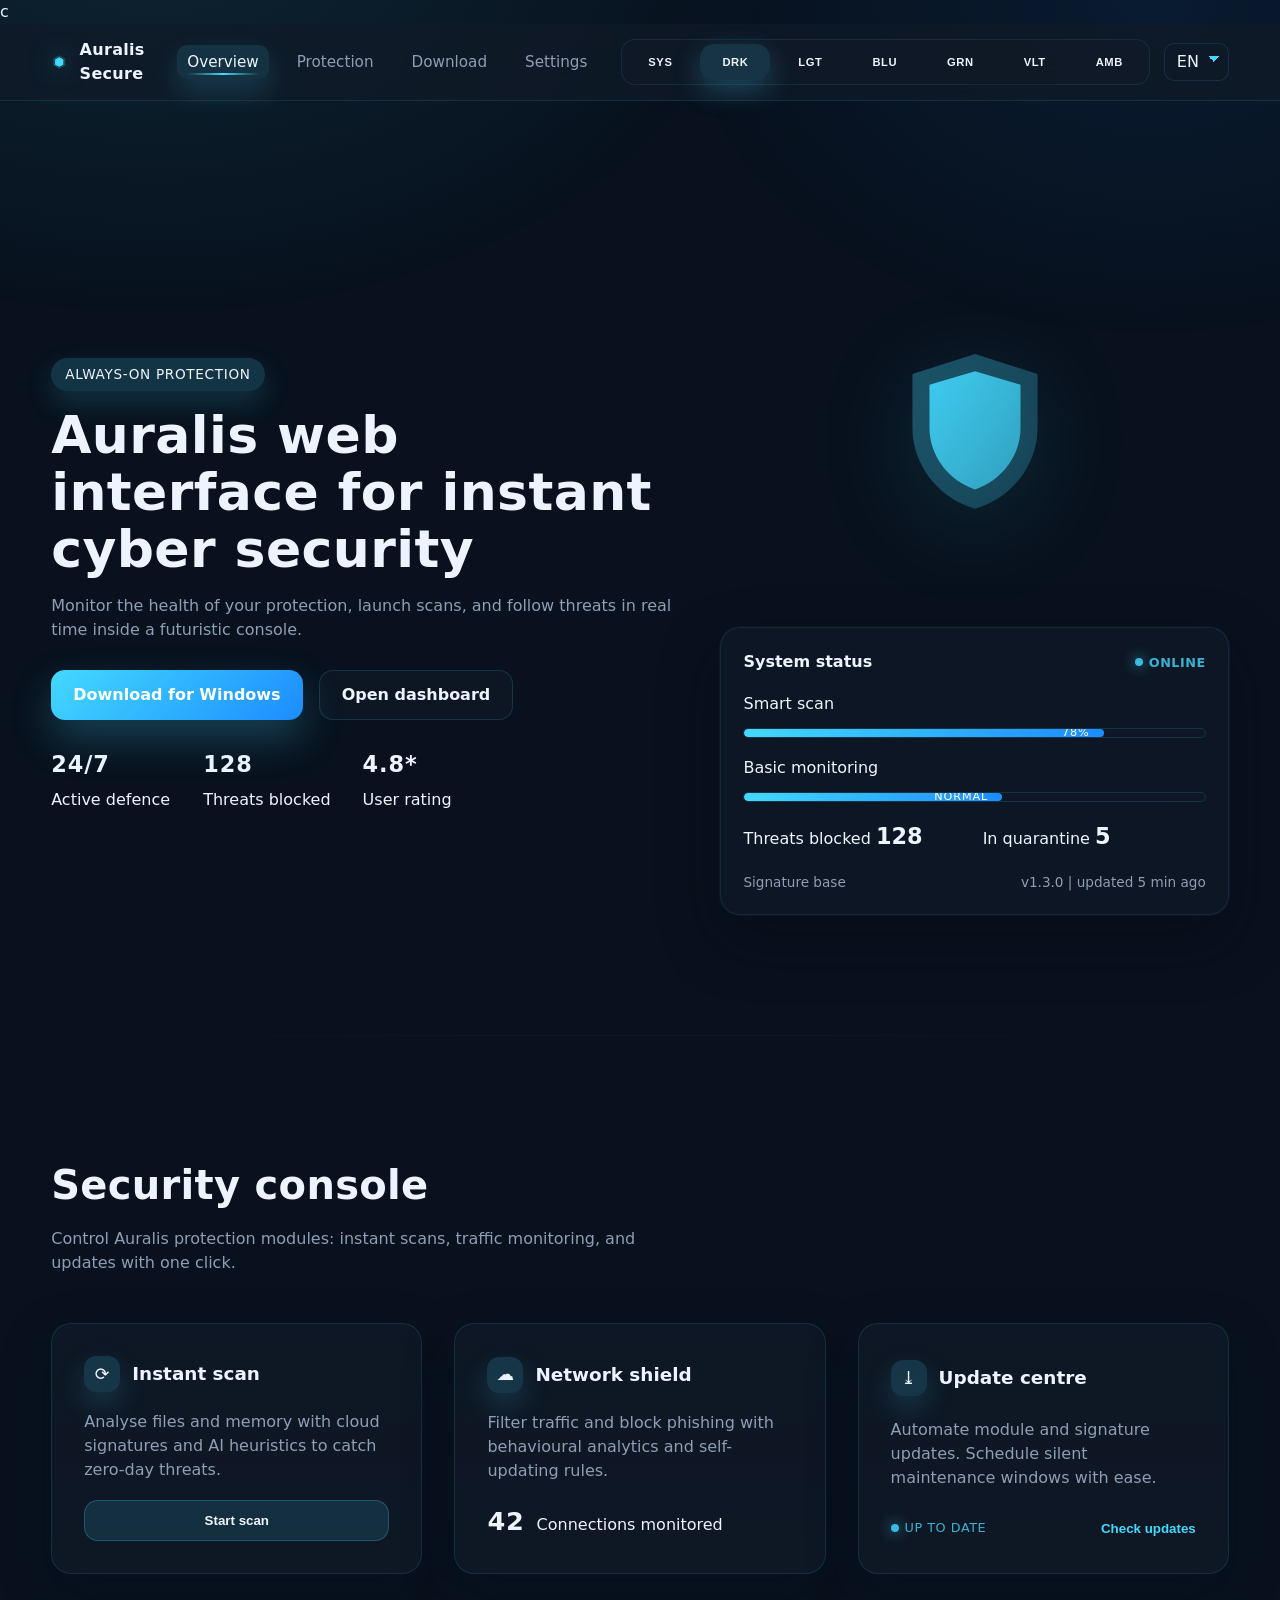
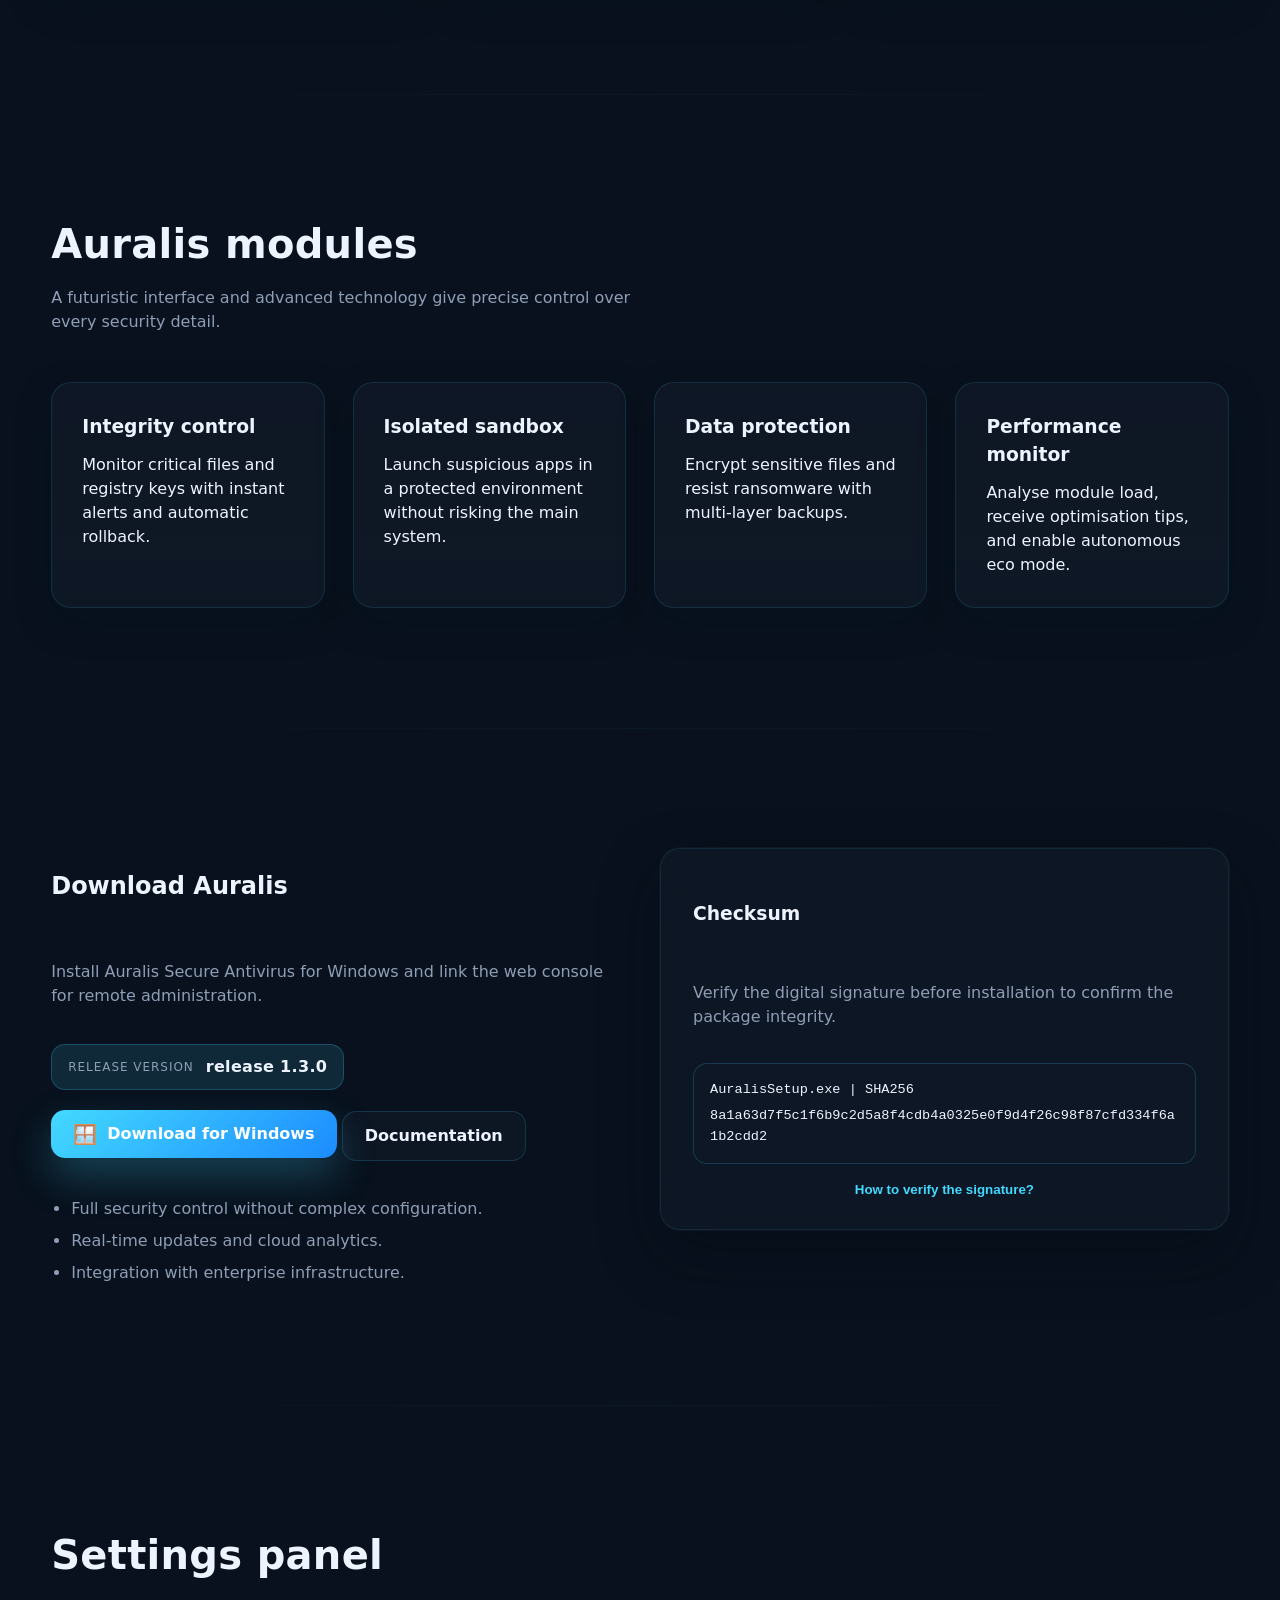
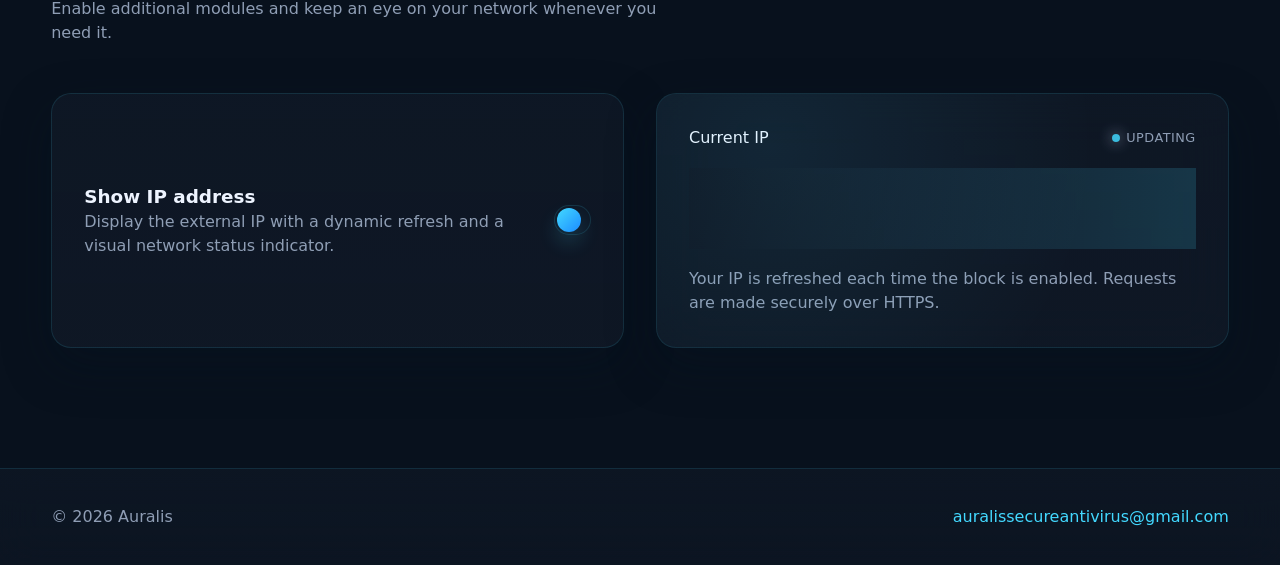
==== commit f7f5bc87: "index.html" ====
--- a/index.html
+++ b/index.html
@@ -1,11 +1,11 @@
-  с<!DOCTYPE html>
+с<!DOCTYPE html>
 <html lang="ru">
 <head>
   <meta charset="UTF-8" />
   <meta name="viewport" content="width=device-width, initial-scale=1" />
   <meta name="description" content="Auralis Secure Antivirus web console." data-i18n="meta.description" data-i18n-attr="content" />
   <meta name="theme-color" content="#08111d" id="themeMeta" />
-  <title data-i18n="meta.title">Auralis Secure Antivirus UI</title>
+  <title data-i18n="meta.title">Auralis Antivirus</title>
   <link rel="icon" href="favicon.svg" />
   <link rel="stylesheet" href="style.css" />
 </head>
@@ -79,7 +79,7 @@
               <span data-i18n="hero.metrics.0.label">Active defence</span>
             </li>
             <li>
-              <strong data-i18n="hero.metrics.1.value">128</strong>
+              <strong data-i18n="hero.metrics.1.value">+100</strong>
               <span data-i18n="hero.metrics.1.label">Threats blocked</span>
             </li>
             <li>
@@ -106,16 +106,22 @@
           </div>
           <div class="hero-console glass">
             <div class="console-row">
-              <span data-i18n="hero.console.statusLabel">System status</span>
+              <span data-i18n="hero.console.statusLabel">System monitoring</span>
               <span class="status status-online">
                 <span class="status-dot"></span>
                 <span data-i18n="hero.console.statusValue">Online</span>
               </span>
             </div>
             <div class="console-progress">
-              <span data-i18n="hero.console.scan">Smart scan</span>
+              <span data-i18n="hero.console.scan">Smart monitoring</span>
               <div class="progress">
                 <div class="progress-bar" style="width: 78%">78%</div>
+              </div>
+            </div>
+            <div class="console-progress">
+              <span data-i18n="hero.console.basicMonitor">Basic monitoring</span>
+              <div class="progress">
+                <div class="progress-bar progress-bar-alt" style="width: 56%" data-i18n="hero.console.basicMonitorStatus">Normal</div>
               </div>
             </div>
             <div class="console-grid">
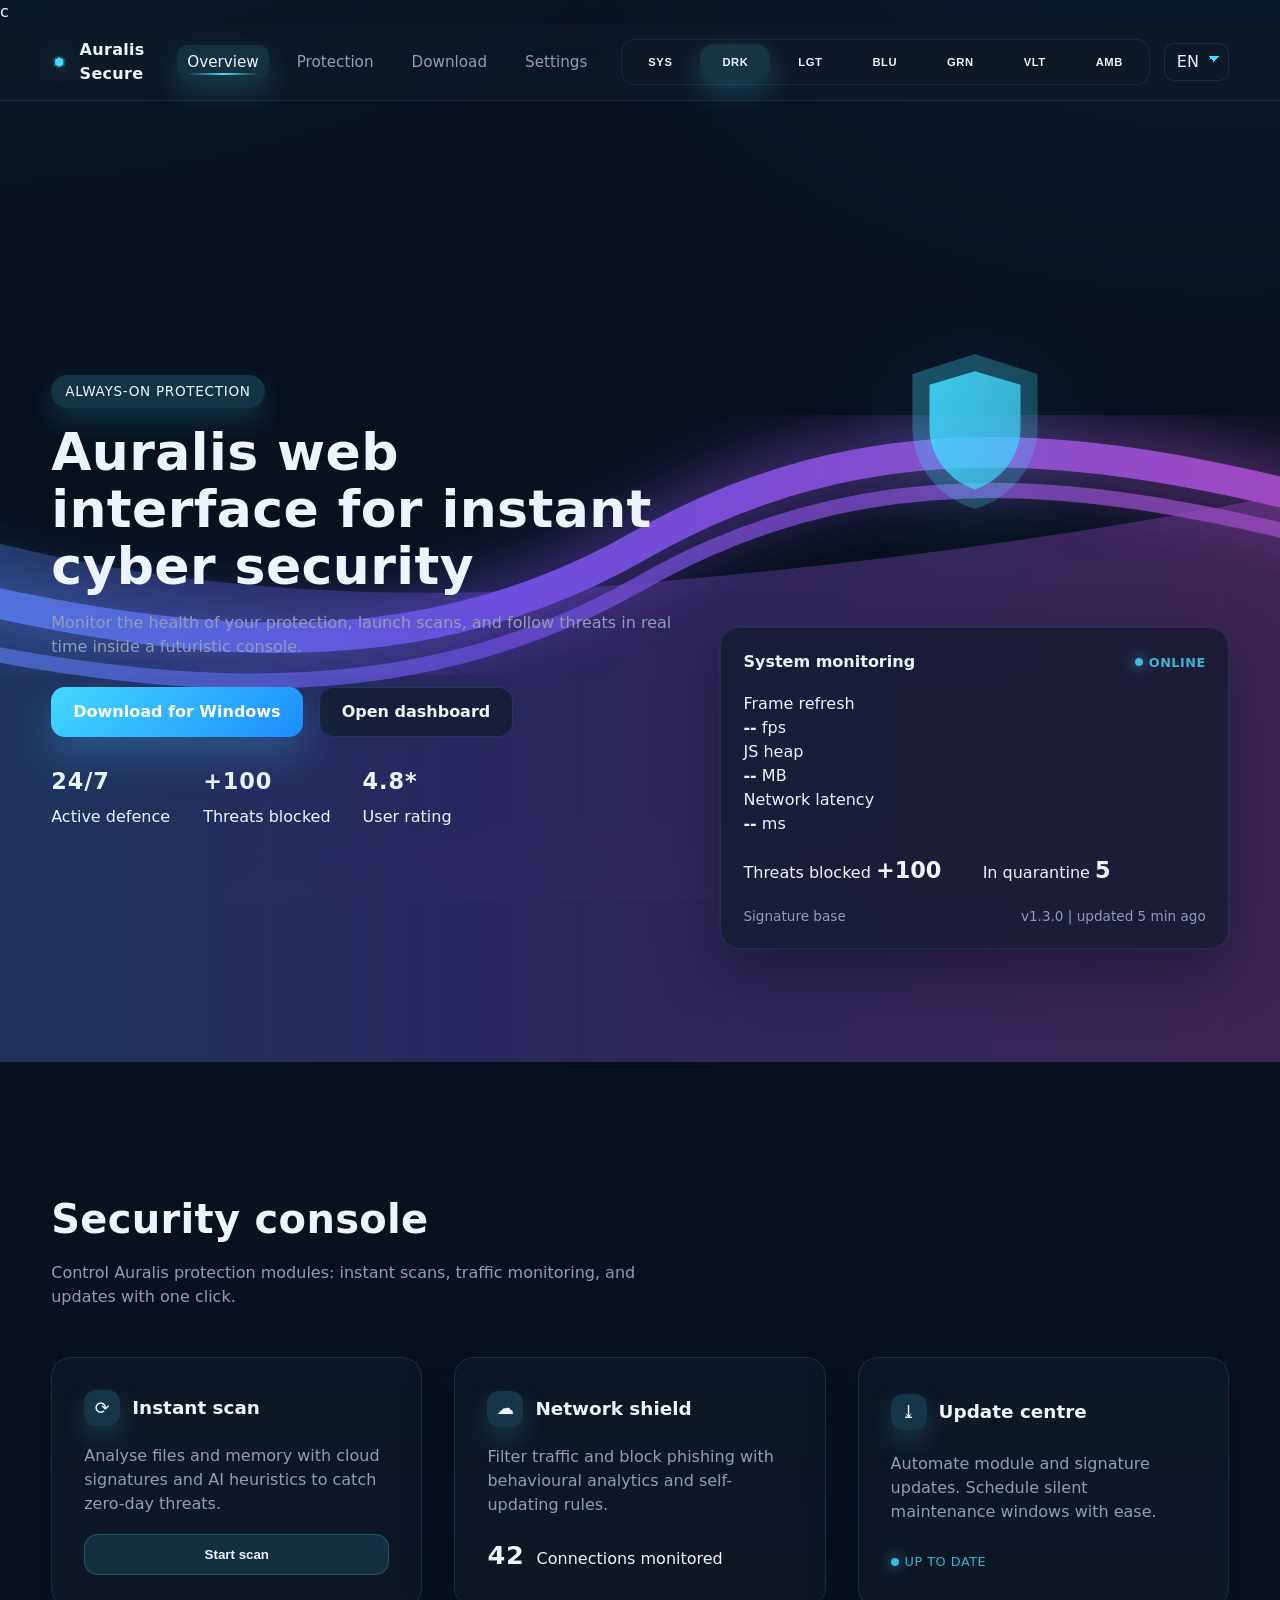
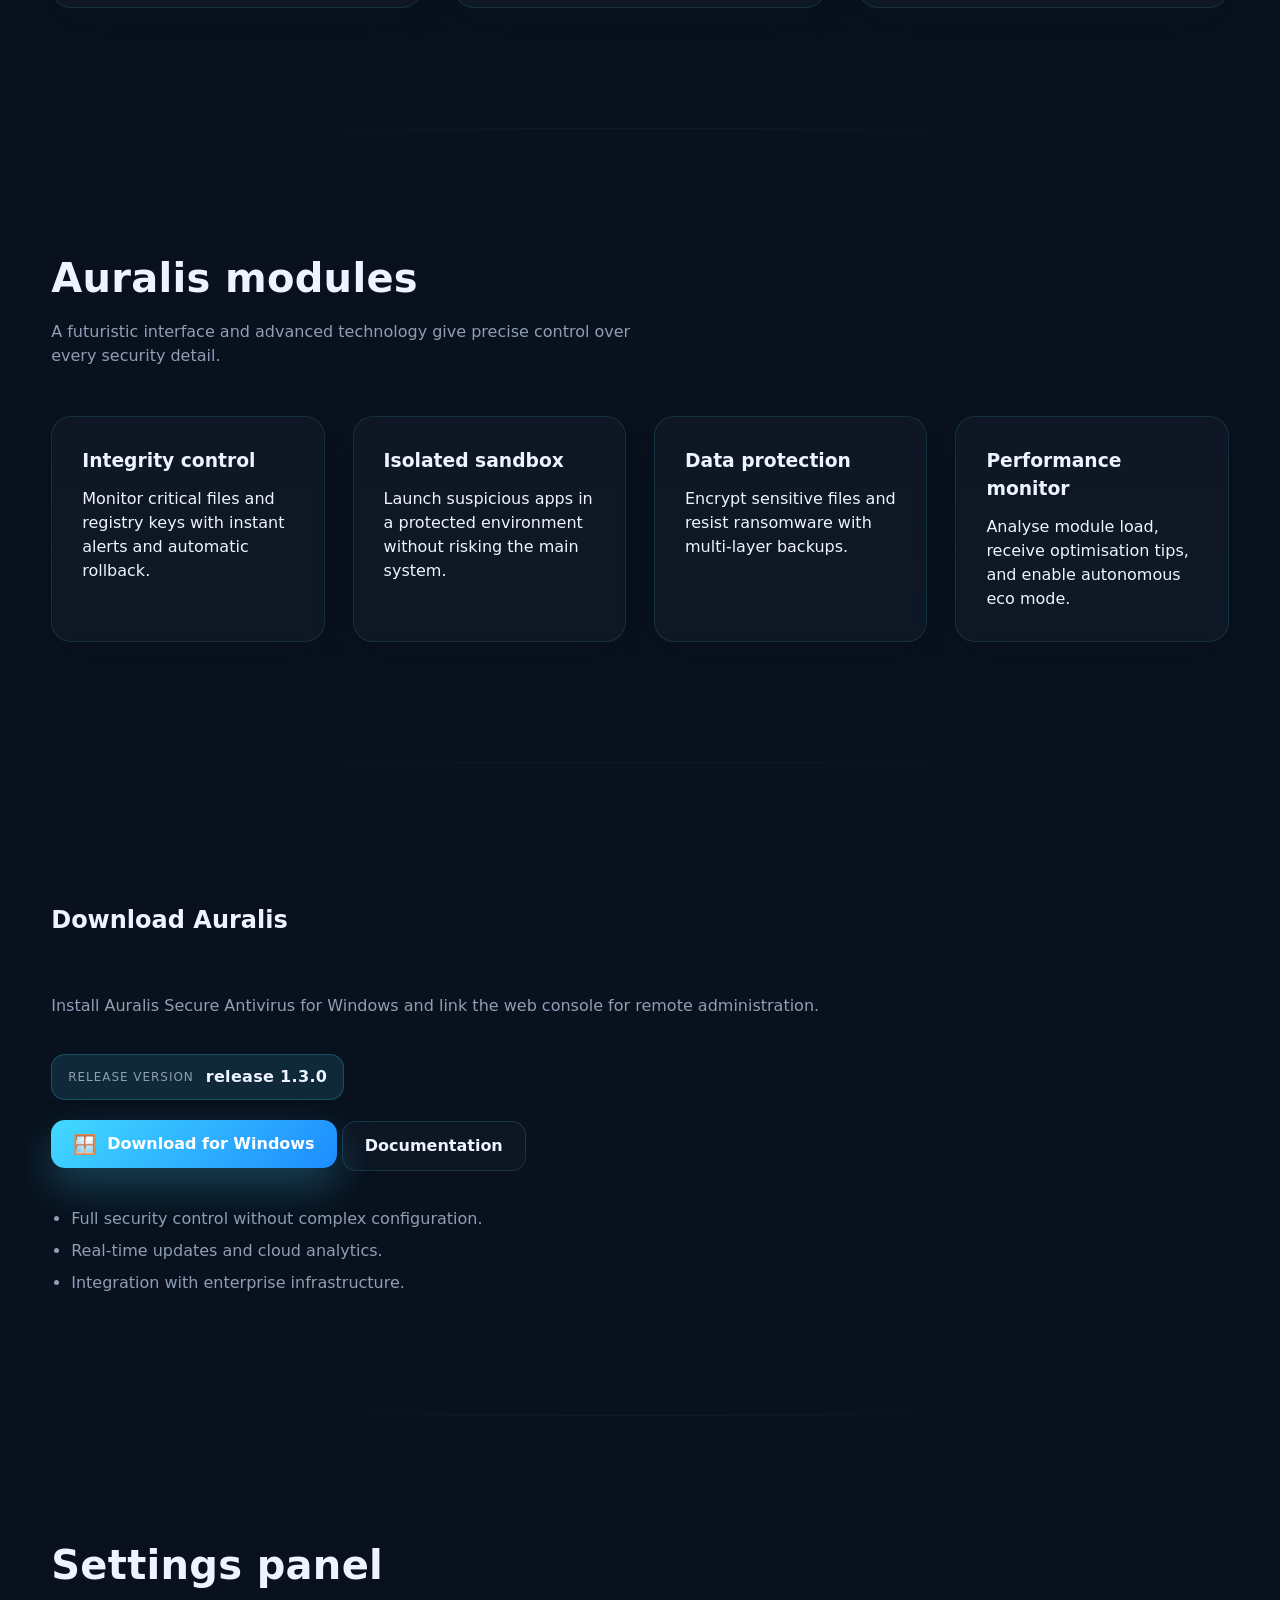
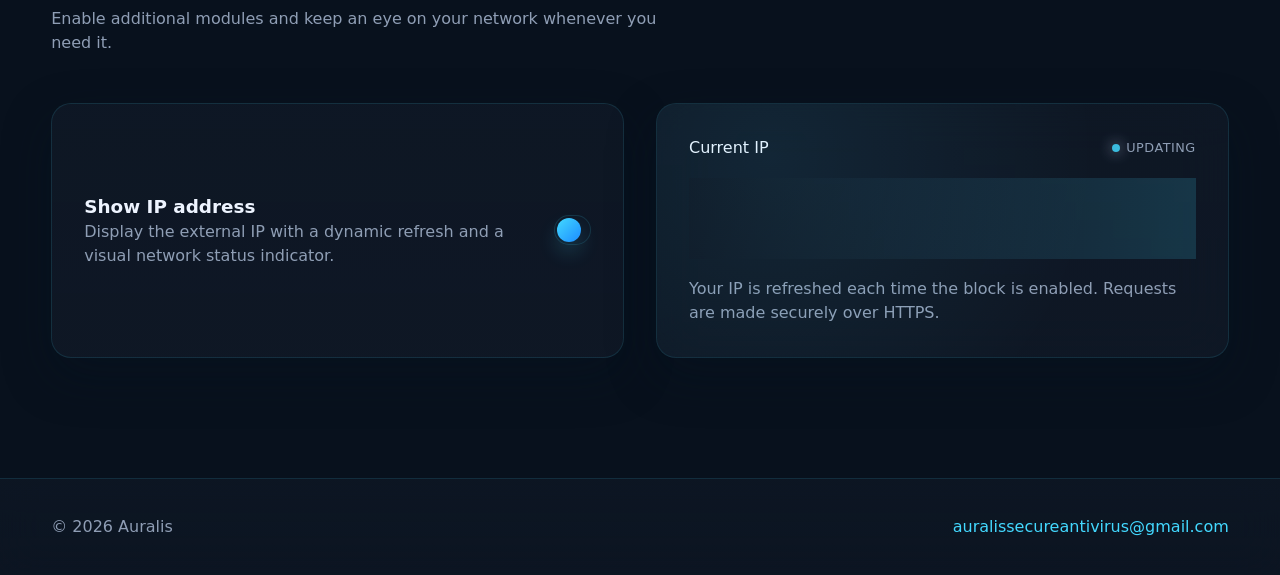
==== commit b98ca9d9: "index.html" ====
--- a/index.html
+++ b/index.html
@@ -112,22 +112,33 @@
                 <span data-i18n="hero.console.statusValue">Online</span>
               </span>
             </div>
-            <div class="console-progress">
-              <span data-i18n="hero.console.scan">Smart monitoring</span>
-              <div class="progress">
-                <div class="progress-bar" style="width: 78%">78%</div>
-              </div>
-            </div>
-            <div class="console-progress">
-              <span data-i18n="hero.console.basicMonitor">Basic monitoring</span>
-              <div class="progress">
-                <div class="progress-bar progress-bar-alt" style="width: 56%" data-i18n="hero.console.basicMonitorStatus">Normal</div>
+            <div class="console-monitor" id="browserMonitor">
+              <div class="monitor-item">
+                <span class="monitor-label" data-i18n="hero.console.fps">Frame refresh</span>
+                <div class="monitor-value">
+                  <strong id="monitorFps">--</strong>
+                  <span class="unit" data-i18n="hero.console.fpsUnit">fps</span>
+                </div>
+              </div>
+              <div class="monitor-item">
+                <span class="monitor-label" data-i18n="hero.console.memory">JS heap</span>
+                <div class="monitor-value">
+                  <strong id="monitorMemory">--</strong>
+                  <span class="unit" data-i18n="hero.console.memoryUnit">MB</span>
+                </div>
+              </div>
+              <div class="monitor-item">
+                <span class="monitor-label" data-i18n="hero.console.network">Network latency</span>
+                <div class="monitor-value">
+                  <strong id="monitorNetwork">--</strong>
+                  <span class="unit" id="monitorNetworkUnit" data-i18n="hero.console.networkUnit">ms</span>
+                </div>
               </div>
             </div>
             <div class="console-grid">
               <div>
                 <span data-i18n="hero.console.threats">Threats blocked</span>
-                <strong>128</strong>
+                <strong>+100</strong>
               </div>
               <div>
                 <span data-i18n="hero.console.quarantine">In quarantine</span>
@@ -136,7 +147,7 @@
             </div>
             <div class="console-footer">
               <span data-i18n="hero.console.signature">Signature base</span>
-              <span data-i18n="hero.console.signatureVersion">v1.3.0 | updated 5 min ago</span>
+              <span data-i18n="hero.console.signatureVersion">v1.4.0 | updated 5 min ago</span>
             </div>
           </div>
         </div>
@@ -181,14 +192,13 @@
               <h3 data-i18n="dashboard.cards.update.title">Update centre</h3>
             </header>
             <p class="muted" data-i18n="dashboard.cards.update.desc">
-              Automate module and signature updates. Schedule silent maintenance windows with ease.
+              Check for updates inside the antivirus and refresh signature packs instantly to stay ahead.
             </p>
             <div class="update-status">
               <span class="status status-online">
                 <span class="status-dot"></span>
                 <span data-i18n="dashboard.cards.update.status">All modules current</span>
               </span>
-              <button class="linkish" type="button" data-i18n="dashboard.cards.update.action">Check updates</button>
             </div>
           </article>
         </div>
@@ -239,14 +249,14 @@
           <p class="muted" data-i18n="download.desc">
             Install Auralis Secure Antivirus for Windows and link the web console for remote administration.
           </p>
-          <div class="download-version">
-            <span class="label" data-i18n="download.releaseLabel">Release version</span>
-            <span class="value" id="releaseTag">release 1.3.0</span>
-          </div>
-          <div class="cta">
-            <a class="btn btn-primary glow" href="https://mega.nz/folder/bEsXXKAa#HMylvXhNvKVMD-bn9eGv-Q" target="_blank" rel="noopener">
-              <span class="btn-icon" aria-hidden="true">&#129695;</span>
-              <span data-i18n="download.ctaWin">Download for Windows</span>
+        <div class="download-version">
+          <span class="label" data-i18n="download.releaseLabel">Release version</span>
+          <span class="value" id="releaseTag">release 1.4.0</span>
+        </div>
+        <div class="cta">
+          <a class="btn btn-primary glow" href="https://mega.nz/folder/bEsXXKAa#HMylvXhNvKVMD-bn9eGv-Q" target="_blank" rel="noopener">
+            <span class="btn-icon" aria-hidden="true">&#129695;</span>
+            <span data-i18n="download.ctaWin">Download for Windows</span>
             </a>
             <a class="btn btn-ghost" href="#" data-i18n="download.ctaDocs">Documentation</a>
           </div>
@@ -256,17 +266,6 @@
             <li data-i18n="download.points.2">Integration with enterprise infrastructure.</li>
           </ul>
         </div>
-        <aside class="download-panel glass reveal">
-          <h3 data-i18n="download.hashTitle">Checksum</h3>
-          <p class="muted" data-i18n="download.hashDesc">
-            Verify the digital signature before installation to confirm the package integrity.
-          </p>
-          <div class="hash-block">
-            <span>AuralisSetup.exe | SHA256</span>
-            <code>8a1a63d7f5c1f6b9c2d5a8f4cdb4a0325e0f9d4f26c98f87cfd334f6a1b2cdd2</code>
-          </div>
-            <button class="linkish" type="button" data-i18n="download.verify">How to verify the signature?</button>
-        </aside>
       </div>
     </section>
 
@@ -312,7 +311,7 @@
   <footer class="site-footer">
     <div class="container footer-inner">
       <p>&copy; <span id="year"></span> Auralis</p>
-      <a href="mailto:auralissecureantivirus@gmail.com">auralissecureantivirus@gmail.com</a>
+      <a href="mailto:auralissecureantivirus@gmail.com" id="mailLink" data-mail="auralissecureantivirus@gmail.com">auralissecureantivirus@gmail.com</a>
     </div>
   </footer>
 
--- a/style.css
+++ b/style.css
@@ -25,13 +25,43 @@
 body::before {
   content: "";
   position: fixed;
-  inset: 0;
-  background:
-    radial-gradient(900px 600px at 12% -10%, color-mix(in oklab, var(--accent) 14%, transparent) 0%, transparent 70%),
-    radial-gradient(700px 500px at 90% 0%, color-mix(in oklab, var(--accent-2) 12%, transparent) 0%, transparent 70%);
-  opacity: 0.75;
+  inset: -18% -24%;
+  background-image: url("data:image/svg+xml,%3Csvg%20xmlns%3D'http%3A%2F%2Fwww.w3.org%2F2000%2Fsvg'%20viewBox%3D'0%200%201600%20900'%20preserveAspectRatio%3D'xMidYMid%20slice'%3E%0A%20%20%3Cdefs%3E%0A%20%20%20%20%3ClinearGradient%20id%3D'g'%20x1%3D'0%25'%20y1%3D'50%25'%20x2%3D'100%25'%20y2%3D'50%25'%3E%0A%20%20%20%20%20%20%3Cstop%20offset%3D'0%25'%20stop-color%3D'%2324d5ff'%2F%3E%0A%20%20%20%20%20%20%3Cstop%20offset%3D'45%25'%20stop-color%3D'%237c5aff'%2F%3E%0A%20%20%20%20%20%20%3Cstop%20offset%3D'100%25'%20stop-color%3D'%23ff52be'%2F%3E%0A%20%20%20%20%3C%2FlinearGradient%3E%0A%20%20%20%20%3Cfilter%20id%3D'blur'%20x%3D'-20%25'%20y%3D'-20%25'%20width%3D'140%25'%20height%3D'140%25'%3E%0A%20%20%20%20%20%20%3CfeGaussianBlur%20stdDeviation%3D'18'%20result%3D'blur'%2F%3E%0A%20%20%20%20%20%20%3CfeMerge%3E%0A%20%20%20%20%20%20%20%20%3CfeMergeNode%20in%3D'blur'%2F%3E%0A%20%20%20%20%20%20%20%20%3CfeMergeNode%20in%3D'SourceGraphic'%2F%3E%0A%20%20%20%20%20%20%3C%2FfeMerge%3E%0A%20%20%20%20%3C%2Ffilter%3E%0A%20%20%3C%2Fdefs%3E%0A%20%20%3Cpath%20d%3D'M0%20560%20Q%20230%20420%20400%20480%20T%20800%20520%20T%201200%20460%20T%201600%20520%20L%201600%20900%20L%200%20900%20Z'%20fill%3D'url(%23g)'%20opacity%3D'0.35'%2F%3E%0A%20%20%3Cpath%20d%3D'M0%20520%20C%20220%20360%20520%20660%20800%20500%20C%201080%20340%201320%20640%201600%20460'%20stroke%3D'url(%23g)'%20stroke-width%3D'16'%20fill%3D'none'%20filter%3D'url(%23blur)'%2F%3E%0A%20%20%3Cpath%20d%3D'M0%20560%20C%20220%20400%20520%20680%20800%20520%20C%201080%20360%201320%20660%201600%20480'%20stroke%3D'url(%23g)'%20stroke-width%3D'8'%20fill%3D'none'%20opacity%3D'0.75'%2F%3E%0A%3C%2Fsvg%3E");
+  background-repeat: no-repeat;
+  background-size: 160% 140%;
+  background-position: center;
+  opacity: 0.85;
   pointer-events: none;
   transition: opacity 0.5s ease;
+  z-index: -3;
+  animation: wave-pan 28s ease-in-out infinite alternate;
+  will-change: transform;
+}
+
+body::after {
+  content: "";
+  position: fixed;
+  inset: 0;
+  pointer-events: none;
+  background:
+    radial-gradient(1100px 680px at 12% -10%, color-mix(in oklab, var(--accent) 20%, transparent) 0%, transparent 75%),
+    radial-gradient(900px 620px at 88% -6%, color-mix(in oklab, var(--accent-2) 18%, transparent) 0%, transparent 78%),
+    radial-gradient(1200px 720px at 50% 110%, color-mix(in oklab, #ff64c7 16%, transparent) 0%, transparent 70%),
+    radial-gradient(1px 1px at 0 0, rgba(255, 255, 255, 0.08), transparent 70%);
+  background-size:
+    140% 140%,
+    120% 120%,
+    160% 160%,
+    28px 28px;
+  background-position:
+    center,
+    center,
+    center,
+    0 0;
+  opacity: 0.55;
+  mix-blend-mode: screen;
+  z-index: -4;
+  animation: wave-drift 36s linear infinite;
 }
 
 body.is-preload {
@@ -42,6 +72,35 @@
 
 body.theme-transition {
   transition: background 0.45s ease, color 0.45s ease;
+}
+
+@keyframes wave-pan {
+  0% {
+    transform: translate3d(-2%, -1.5%, 0) scale(1.05);
+  }
+  50% {
+    transform: translate3d(1.5%, 1%, 0) scale(1.08);
+  }
+  100% {
+    transform: translate3d(-1%, 2.2%, 0) scale(1.04);
+  }
+}
+
+@keyframes wave-drift {
+  0% {
+    background-position:
+      center,
+      center,
+      center,
+      0 0;
+  }
+  100% {
+    background-position:
+      48% 44%,
+      52% 46%,
+      50% 40%,
+      140px 90px;
+  }
 }
 
 *,
@@ -513,6 +572,13 @@
   letter-spacing: 0.08em;
   color: #ffffff;
   text-transform: uppercase;
+}
+
+.progress-bar-alt {
+  background: linear-gradient(90deg, color-mix(in oklab, var(--accent) 40%, #23c7ff 35%), color-mix(in oklab, var(--accent-2) 55%, #ff70d2 20%));
+  justify-content: flex-start;
+  padding-right: 0;
+  padding-left: 14px;
 }
 
 .console-grid {
